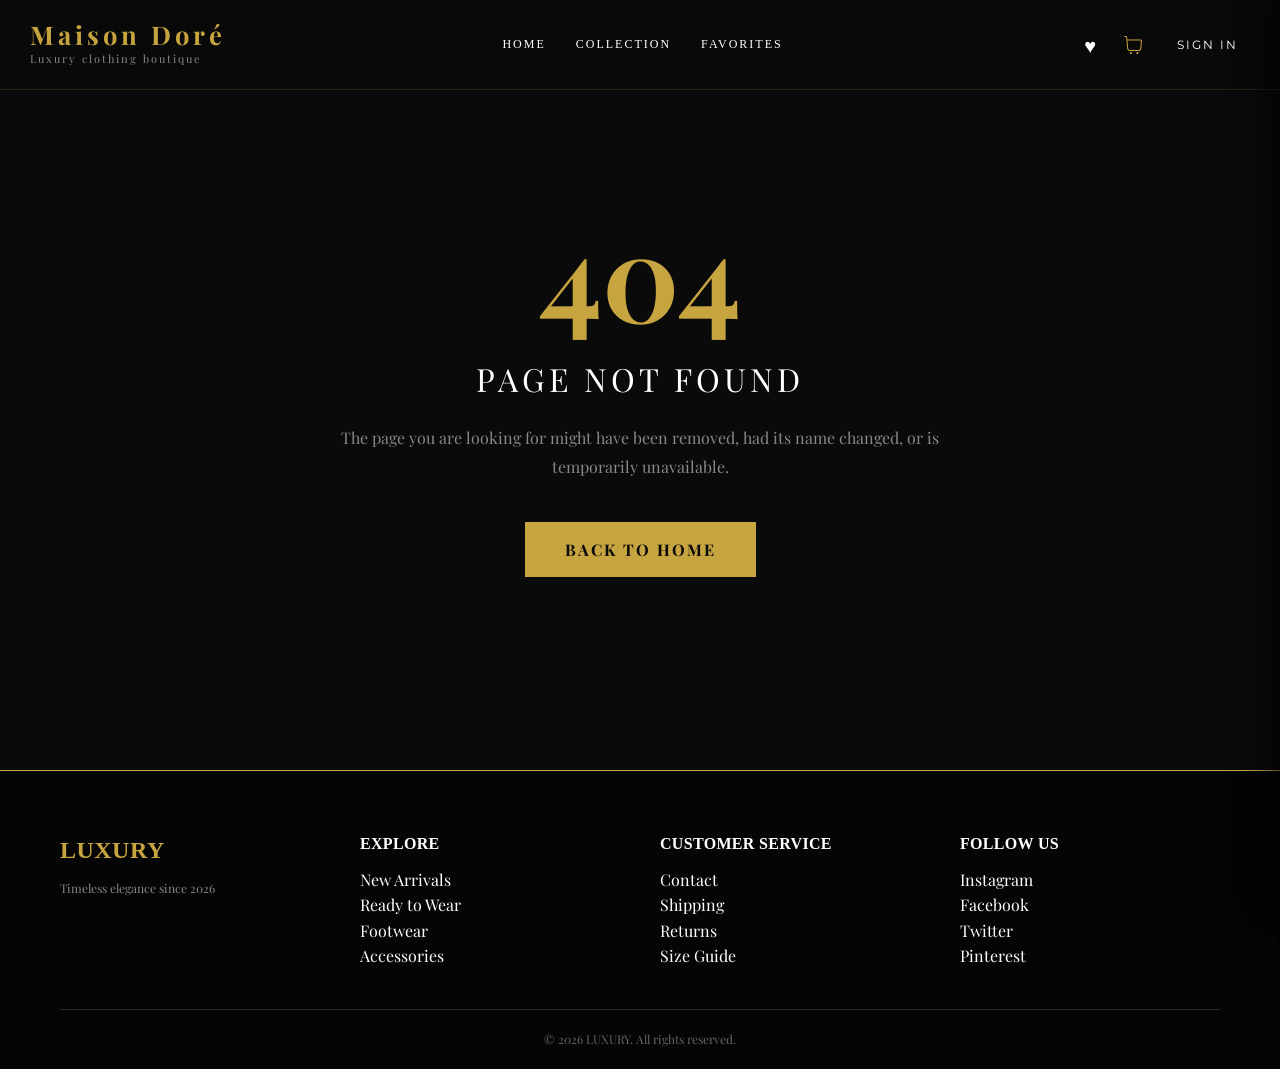
==== index.html @ 05ed233a "Updates" ====
<!DOCTYPE html>
<html lang="en">
  <head>
    <meta charset="UTF-8" />
    <meta name="viewport" content="width=device-width, initial-scale=1.0" />
    
    <!-- Primary Meta Tags -->
    <title>Maison Doré | Luxury Clothing Boutique</title>
    <meta name="description" content="Maison Doré — exclusive luxury boutique featuring premium collections, Italian tailoring, designer brands, and personalized service." />
    <meta name="keywords" content="luxury clothing, premium brands, Italian tailoring, designer fashion, luxury boutique, exclusive fashion, haute couture" />
    <meta name="robots" content="index, follow" />
    <meta name="author" content="Maison Doré" />
    <meta name="language" content="en" />
    <meta name="revisit-after" content="7 days" />
    
    <!-- Open Graph / Facebook -->
    <meta property="og:type" content="website" />
    <meta property="og:url" content="https://maisondore.com/" />
    <meta property="og:title" content="Maison Doré | Luxury Clothing Boutique" />
    <meta property="og:description" content="Maison Doré — exclusive luxury boutique featuring premium collections, Italian tailoring, designer brands, and personalized service." />
    <meta property="og:image" content="https://maisondore.com/images/og-image.jpg" />
    <meta property="og:image:width" content="1200" />
    <meta property="og:image:height" content="630" />
    <meta property="og:site_name" content="Maison Doré" />
    <meta property="og:locale" content="en_US" />
    
    <!-- Twitter -->
    <meta name="twitter:card" content="summary_large_image" />
    <meta name="twitter:url" content="https://maisondore.com/" />
    <meta name="twitter:title" content="Maison Doré | Luxury Clothing Boutique" />
    <meta name="twitter:description" content="Maison Doré — exclusive luxury boutique featuring premium collections, Italian tailoring, designer brands, and personalized service." />
    <meta name="twitter:image" content="https://maisondore.com/images/og-image.jpg" />
    
    <!-- Favicon -->
    <link rel="icon" type="image/svg+xml" href="/favicon.svg" />
    <link rel="apple-touch-icon" sizes="180x180" href="/apple-touch-icon.png" />
    <link rel="icon" type="image/png" sizes="32x32" href="/favicon-32x32.png" />
    <link rel="icon" type="image/png" sizes="16x16" href="/favicon-16x16.png" />
    <link rel="manifest" href="/site.webmanifest" />
    <link rel="mask-icon" href="/safari-pinned-tab.svg" color="#c6a43f" />
    <meta name="msapplication-TileColor" content="#0a0a0a" />
    <meta name="theme-color" content="#0a0a0a" />
    
    <!-- Fonts -->
    <link rel="preconnect" href="https://fonts.googleapis.com" />
    <link rel="preconnect" href="https://fonts.gstatic.com" crossorigin />
    <link 
      href="https://fonts.googleapis.com/css2?family=Montserrat:wght@300;400;500;600;700;800&family=Playfair+Display:wght@400;500;600;700&display=swap" 
      rel="stylesheet" 
    />
    
    <!-- Preconnect for performance -->
    <link rel="preconnect" href="https://fonts.googleapis.com" />
    <link rel="preconnect" href="https://fonts.gstatic.com" crossorigin />
    
    <!-- Canonical URL -->
    <link rel="canonical" href="https://maisondore.com/" />
    
    <!-- Alternate languages (if multilingual) -->
    <link rel="alternate" href="https://maisondore.com/" hreflang="en" />
    <link rel="alternate" href="https://maisondore.com/ru" hreflang="ru" />
    
    <!-- JSON-LD Structured Data for SEO -->
    <script type="application/ld+json">
      {
        "@context": "https://schema.org",
        "@type": "Organization",
        "name": "Maison Doré",
        "description": "Maison Doré — exclusive luxury boutique featuring premium collections, Italian tailoring, designer brands, and personalized service.",
        "url": "https://maisondore.com/",
        "logo": "https://maisondore.com/images/logo.png",
        "contactPoint": {
          "@type": "ContactPoint",
          "telephone": "+1-555-123-4567",
          "contactType": "customer service",
          "availableLanguage": ["English", "Russian"]
        },
        "sameAs": [
          "https://www.instagram.com/maisondore",
          "https://www.facebook.com/maisondore",
          "https://www.pinterest.com/maisondore"
        ]
      }
    </script>
    
    <!-- JSON-LD for Website -->
    <script type="application/ld+json">
      {
        "@context": "https://schema.org",
        "@type": "WebSite",
        "name": "Maison Doré",
        "url": "https://maisondore.com/",
        "potentialAction": {
          "@type": "SearchAction",
          "target": "https://maisondore.com/search?q={search_term_string}",
          "query-input": "required name=search_term_string"
        }
      }
    </script>
    <script type="module" crossorigin src="./assets/index-P9sbyCFf.js"></script>
    <link rel="stylesheet" crossorigin href="./assets/index-DtsIWH9V.css">
  </head>
  <body>
    <div id="root"></div>
  </body>
</html>
---- assets/index-DtsIWH9V.css ----
.category-image{width:100%;height:350px;background-size:cover;background-position:center;margin-bottom:20px;transition:all .5s cubic-bezier(.25,.46,.45,.94);border-radius:4px;position:relative;overflow:hidden}.video-loading{position:absolute;top:0;left:0;width:100%;height:100%;display:flex;align-items:center;justify-content:center;background:#0a0a0a;z-index:1}.video-loading-spinner{width:60px;height:60px;border:3px solid rgba(198,164,63,.1);border-top:3px solid #c6a43f;border-radius:50%;animation:spin 1s linear infinite}@keyframes spin{0%{transform:rotate(0)}to{transform:rotate(360deg)}}@media (max-width: 1024px){.category-grid{grid-template-columns:repeat(2,1fr)!important}}@media (max-width: 768px){.category-image{min-height:500px}.category-grid{grid-template-columns:1fr!important;gap:20px!important}.hero-title{font-size:36px!important}.newsletter-form{flex-direction:column;align-items:stretch}.newsletter-input{min-width:auto}.categories{padding:60px 0!important}.newsletter{padding:60px 20px!important}}@media (max-width: 480px){.hero-title{font-size:28px!important}.section-title{font-size:24px!important}}.images{height:500px}@media (max-width: 768px){.images{height:100%}}@font-face{font-family:Playfair Display;src:url(PlayfairDisplay-Black.woff2) format("woff2"),url(PlayfairDisplay-Black.woff) format("woff");font-weight:900;font-style:normal;font-display:swap}@font-face{font-family:Playfair Display;src:url(PlayfairDisplay-BlackItalic.woff2) format("woff2"),url(PlayfairDisplay-BlackItalic.woff) format("woff");font-weight:900;font-style:italic;font-display:swap}@font-face{font-family:Playfair Display;src:url(PlayfairDisplay-Bold.woff2) format("woff2"),url(PlayfairDisplay-Bold.woff) format("woff");font-weight:700;font-style:normal;font-display:swap}@font-face{font-family:Playfair Display;src:url(PlayfairDisplay-BoldItalic.woff2) format("woff2"),url(PlayfairDisplay-BoldItalic.woff) format("woff");font-weight:700;font-style:italic;font-display:swap}@font-face{font-family:Playfair Display;src:url(PlayfairDisplay-ExtraBold.woff2) format("woff2"),url(PlayfairDisplay-ExtraBold.woff) format("woff");font-weight:700;font-style:normal;font-display:swap}@font-face{font-family:Playfair Display;src:url(PlayfairDisplay-ExtraBoldItalic.woff2) format("woff2"),url(PlayfairDisplay-ExtraBoldItalic.woff) format("woff");font-weight:700;font-style:italic;font-display:swap}@font-face{font-family:Playfair Display;src:url(PlayfairDisplay-Italic.woff2) format("woff2"),url(PlayfairDisplay-Italic.woff) format("woff");font-weight:400;font-style:italic;font-display:swap}@font-face{font-family:Playfair Display;src:url(PlayfairDisplay-Medium.woff2) format("woff2"),url(PlayfairDisplay-Medium.woff) format("woff");font-weight:500;font-style:normal;font-display:swap}@font-face{font-family:Playfair Display;src:url(PlayfairDisplay-MediumItalic.woff2) format("woff2"),url(PlayfairDisplay-MediumItalic.woff) format("woff");font-weight:500;font-style:italic;font-display:swap}@font-face{font-family:Playfair Display;src:url(PlayfairDisplay-Regular.woff2) format("woff2"),url(PlayfairDisplay-Regular.woff) format("woff");font-weight:400;font-style:normal;font-display:swap}@font-face{font-family:Playfair Display;src:url(PlayfairDisplay-SemiBold.woff2) format("woff2"),url(PlayfairDisplay-SemiBold.woff) format("woff");font-weight:600;font-style:normal;font-display:swap}@font-face{font-family:Playfair Display;src:url(PlayfairDisplay-SemiBoldItalic.woff2) format("woff2"),url(PlayfairDisplay-SemiBoldItalic.woff) format("woff");font-weight:600;font-style:italic;font-display:swap}@font-face{font-family:Montserrat;src:url(Montserrat-Black.woff2) format("woff2"),url(Montserrat-Black.woff) format("woff");font-weight:900;font-style:normal;font-display:swap}@font-face{font-family:Montserrat;src:url(Montserrat-BlackItalic.woff2) format("woff2"),url(Montserrat-BlackItalic.woff) format("woff");font-weight:900;font-style:italic;font-display:swap}@font-face{font-family:Montserrat;src:url(Montserrat-Bold.woff2) format("woff2"),url(Montserrat-Bold.woff) format("woff");font-weight:700;font-style:normal;font-display:swap}@font-face{font-family:Montserrat;src:url(Montserrat-BoldItalic.woff2) format("woff2"),url(Montserrat-BoldItalic.woff) format("woff");font-weight:700;font-style:italic;font-display:swap}@font-face{font-family:Montserrat;src:url(Montserrat-SemiBoldItalic.woff2) format("woff2"),url(Montserrat-SemiBoldItalic.woff) format("woff");font-weight:600;font-style:italic;font-display:swap}@font-face{font-family:Montserrat;src:url(Montserrat-ExtraBoldItalic.woff2) format("woff2"),url(Montserrat-ExtraBoldItalic.woff) format("woff");font-weight:700;font-style:italic;font-display:swap}@font-face{font-family:Montserrat;src:url(Montserrat-ExtraBold.woff2) format("woff2"),url(Montserrat-ExtraBold.woff) format("woff");font-weight:700;font-style:normal;font-display:swap}@font-face{font-family:Montserrat;src:url(Montserrat-ExtraLight.woff2) format("woff2"),url(Montserrat-ExtraLight.woff) format("woff");font-weight:200;font-style:normal;font-display:swap}@font-face{font-family:Montserrat;src:url(Montserrat-ExtraLightItalic.woff2) format("woff2"),url(Montserrat-ExtraLightItalic.woff) format("woff");font-weight:200;font-style:italic;font-display:swap}@font-face{font-family:Montserrat;src:url(Montserrat-Italic.woff2) format("woff2"),url(Montserrat-Italic.woff) format("woff");font-weight:400;font-style:italic;font-display:swap}@font-face{font-family:Montserrat;src:url(Montserrat-Light.woff2) format("woff2"),url(Montserrat-Light.woff) format("woff");font-weight:300;font-style:normal;font-display:swap}@font-face{font-family:Montserrat;src:url(Montserrat-LightItalic.woff2) format("woff2"),url(Montserrat-LightItalic.woff) format("woff");font-weight:300;font-style:italic;font-display:swap}@font-face{font-family:Montserrat;src:url(Montserrat-Medium.woff2) format("woff2"),url(Montserrat-Medium.woff) format("woff");font-weight:500;font-style:normal;font-display:swap}@font-face{font-family:Montserrat;src:url(Montserrat-MediumItalic.woff2) format("woff2"),url(Montserrat-MediumItalic.woff) format("woff");font-weight:500;font-style:italic;font-display:swap}@font-face{font-family:Montserrat;src:url(Montserrat-Regular.woff2) format("woff2"),url(Montserrat-Regular.woff) format("woff");font-weight:400;font-style:normal;font-display:swap}@font-face{font-family:Montserrat;src:url(Montserrat-SemiBold.woff2) format("woff2"),url(Montserrat-SemiBold.woff) format("woff");font-weight:600;font-style:normal;font-display:swap}@font-face{font-family:Montserrat;src:url(Montserrat-Thin.woff2) format("woff2"),url(Montserrat-Thin.woff) format("woff");font-weight:100;font-style:normal;font-display:swap}@font-face{font-family:Montserrat;src:url(Montserrat-ThinItalic.woff2) format("woff2"),url(Montserrat-ThinItalic.woff) format("woff");font-weight:100;font-style:italic;font-display:swap}*{margin:0;padding:0;box-sizing:border-box}:root{--gold: #c6a43f;--gold-light: #e0c77a;--black: #0a0a0a;--black-light: #1a1a1a;--gray: #2a2a2a;--gray-light: #3a3a3a;--white: #ffffff;--white-dark: #f5f5f5}html{scroll-behavior:smooth}body{font-family:Playfair Display,Times New Roman,serif;background-color:var(--black);color:var(--white);line-height:1.6;overflow-x:hidden}h1,h2,h3,h4,h5,h6{font-family:Playfair Display,serif;font-weight:600;letter-spacing:.02em}button,input,textarea,select{font-family:Montserrat,sans-serif}.container{max-width:1400px;margin:0 auto;padding:0 40px}@media (max-width: 768px){.container{padding:0 20px}}.btn-luxury{background:linear-gradient(135deg,var(--gold) 0%,var(--gold-light) 100%);color:var(--black);border:none;padding:12px 32px;font-size:14px;font-weight:600;text-transform:uppercase;letter-spacing:2px;cursor:pointer;transition:all .3s ease;border-radius:0;position:relative;overflow:hidden}.btn-luxury:hover{transform:translateY(-2px);box-shadow:0 10px 30px #c6a43f4d}.btn-luxury:active{transform:translateY(0)}.input-luxury{background:var(--black-light);border:1px solid var(--gray);color:var(--white);padding:12px 16px;font-size:14px;transition:all .3s ease;width:100%;outline:none}.input-luxury:focus{border-color:var(--gold);box-shadow:0 0 0 2px #c6a43f1a}@keyframes fadeInUp{0%{opacity:0;transform:translateY(30px)}to{opacity:1;transform:translateY(0)}}.fade-in-up{animation:fadeInUp .6s ease-out}::-webkit-scrollbar{width:10px}::-webkit-scrollbar-track{background:var(--black-light)}::-webkit-scrollbar-thumb{background:var(--gold);border-radius:5px}::-webkit-scrollbar-thumb:hover{background:var(--gold-light)}@keyframes fadeIn{0%{opacity:0;transform:translateY(20px)}to{opacity:1;transform:translateY(0)}}.product-card{animation:fadeIn .5s ease-out}@media (max-width: 768px){.container{padding:0 20px}.product-grid{grid-template-columns:1fr!important;gap:30px!important}.gallery{position:relative!important;top:0!important}.sizes{flex-wrap:wrap}}@font-face{font-family:Montserrat;font-style:normal;font-display:swap;font-weight:300;src:url(./montserrat-cyrillic-ext-300-normal-AjyHH-nA.woff2) format("woff2"),url(./montserrat-cyrillic-ext-300-normal-Ctr4ZZfs.woff) format("woff");unicode-range:U+0460-052F,U+1C80-1C8A,U+20B4,U+2DE0-2DFF,U+A640-A69F,U+FE2E-FE2F}@font-face{font-family:Montserrat;font-style:normal;font-display:swap;font-weight:300;src:url(./montserrat-cyrillic-300-normal-DyQnI4ta.woff2) format("woff2"),url(./montserrat-cyrillic-300-normal-BVP0yxL_.woff) format("woff");unicode-range:U+0301,U+0400-045F,U+0490-0491,U+04B0-04B1,U+2116}@font-face{font-family:Montserrat;font-style:normal;font-display:swap;font-weight:300;src:url(./montserrat-vietnamese-300-normal-BIrGnxdC.woff2) format("woff2"),url(./montserrat-vietnamese-300-normal-F69v1y7v.woff) format("woff");unicode-range:U+0102-0103,U+0110-0111,U+0128-0129,U+0168-0169,U+01A0-01A1,U+01AF-01B0,U+0300-0301,U+0303-0304,U+0308-0309,U+0323,U+0329,U+1EA0-1EF9,U+20AB}@font-face{font-family:Montserrat;font-style:normal;font-display:swap;font-weight:300;src:url(./montserrat-latin-ext-300-normal-DiDe5dVi.woff2) format("woff2"),url(./montserrat-latin-ext-300-normal-BCbSOsYO.woff) format("woff");unicode-range:U+0100-02BA,U+02BD-02C5,U+02C7-02CC,U+02CE-02D7,U+02DD-02FF,U+0304,U+0308,U+0329,U+1D00-1DBF,U+1E00-1E9F,U+1EF2-1EFF,U+2020,U+20A0-20AB,U+20AD-20C0,U+2113,U+2C60-2C7F,U+A720-A7FF}@font-face{font-family:Montserrat;font-style:normal;font-display:swap;font-weight:300;src:url(./montserrat-latin-300-normal-BgP24wlQ.woff2) format("woff2"),url(./montserrat-latin-300-normal-sTRdVzlf.woff) format("woff");unicode-range:U+0000-00FF,U+0131,U+0152-0153,U+02BB-02BC,U+02C6,U+02DA,U+02DC,U+0304,U+0308,U+0329,U+2000-206F,U+20AC,U+2122,U+2191,U+2193,U+2212,U+2215,U+FEFF,U+FFFD}@font-face{font-family:Montserrat;font-style:normal;font-display:swap;font-weight:400;src:url(./montserrat-cyrillic-ext-400-normal-Xqov12YL.woff2) format("woff2"),url(./montserrat-cyrillic-ext-400-normal-DRPPeomZ.woff) format("woff");unicode-range:U+0460-052F,U+1C80-1C8A,U+20B4,U+2DE0-2DFF,U+A640-A69F,U+FE2E-FE2F}@font-face{font-family:Montserrat;font-style:normal;font-display:swap;font-weight:400;src:url(./montserrat-cyrillic-400-normal-BPq32Q8K.woff2) format("woff2"),url(./montserrat-cyrillic-400-normal-jEs4Tk-Z.woff) format("woff");unicode-range:U+0301,U+0400-045F,U+0490-0491,U+04B0-04B1,U+2116}@font-face{font-family:Montserrat;font-style:normal;font-display:swap;font-weight:400;src:url(./montserrat-vietnamese-400-normal-D4oHqQTd.woff2) format("woff2"),url(./montserrat-vietnamese-400-normal-BeEscFYY.woff) format("woff");unicode-range:U+0102-0103,U+0110-0111,U+0128-0129,U+0168-0169,U+01A0-01A1,U+01AF-01B0,U+0300-0301,U+0303-0304,U+0308-0309,U+0323,U+0329,U+1EA0-1EF9,U+20AB}@font-face{font-family:Montserrat;font-style:normal;font-display:swap;font-weight:400;src:url(./montserrat-latin-ext-400-normal-B8bwfy6Y.woff2) format("woff2"),url(./montserrat-latin-ext-400-normal-BffdBkAA.woff) format("woff");unicode-range:U+0100-02BA,U+02BD-02C5,U+02C7-02CC,U+02CE-02D7,U+02DD-02FF,U+0304,U+0308,U+0329,U+1D00-1DBF,U+1E00-1E9F,U+1EF2-1EFF,U+2020,U+20A0-20AB,U+20AD-20C0,U+2113,U+2C60-2C7F,U+A720-A7FF}@font-face{font-family:Montserrat;font-style:normal;font-display:swap;font-weight:400;src:url(./montserrat-latin-400-normal-BLhwKU8k.woff2) format("woff2"),url(./montserrat-latin-400-normal-xItZbAXg.woff) format("woff");unicode-range:U+0000-00FF,U+0131,U+0152-0153,U+02BB-02BC,U+02C6,U+02DA,U+02DC,U+0304,U+0308,U+0329,U+2000-206F,U+20AC,U+2122,U+2191,U+2193,U+2212,U+2215,U+FEFF,U+FFFD}@font-face{font-family:Montserrat;font-style:normal;font-display:swap;font-weight:500;src:url(./montserrat-cyrillic-ext-500-normal-11xBT7e1.woff2) format("woff2"),url(./montserrat-cyrillic-ext-500-normal-DOzfAZ45.woff) format("woff");unicode-range:U+0460-052F,U+1C80-1C8A,U+20B4,U+2DE0-2DFF,U+A640-A69F,U+FE2E-FE2F}@font-face{font-family:Montserrat;font-style:normal;font-display:swap;font-weight:500;src:url(./montserrat-cyrillic-500-normal-T0SG181k.woff2) format("woff2"),url(./montserrat-cyrillic-500-normal-CyGtXmN9.woff) format("woff");unicode-range:U+0301,U+0400-045F,U+0490-0491,U+04B0-04B1,U+2116}@font-face{font-family:Montserrat;font-style:normal;font-display:swap;font-weight:500;src:url(./montserrat-vietnamese-500-normal-NT-t8RG1.woff2) format("woff2"),url(./montserrat-vietnamese-500-normal-DpeZlV_K.woff) format("woff");unicode-range:U+0102-0103,U+0110-0111,U+0128-0129,U+0168-0169,U+01A0-01A1,U+01AF-01B0,U+0300-0301,U+0303-0304,U+0308-0309,U+0323,U+0329,U+1EA0-1EF9,U+20AB}@font-face{font-family:Montserrat;font-style:normal;font-display:swap;font-weight:500;src:url(./montserrat-latin-ext-500-normal-BKtbrd6n.woff2) format("woff2"),url(./montserrat-latin-ext-500-normal-DWPqqZgs.woff) format("woff");unicode-range:U+0100-02BA,U+02BD-02C5,U+02C7-02CC,U+02CE-02D7,U+02DD-02FF,U+0304,U+0308,U+0329,U+1D00-1DBF,U+1E00-1E9F,U+1EF2-1EFF,U+2020,U+20A0-20AB,U+20AD-20C0,U+2113,U+2C60-2C7F,U+A720-A7FF}@font-face{font-family:Montserrat;font-style:normal;font-display:swap;font-weight:500;src:url(./montserrat-latin-500-normal-DRFEGfly.woff2) format("woff2"),url(./montserrat-latin-500-normal-Dok2oTci.woff) format("woff");unicode-range:U+0000-00FF,U+0131,U+0152-0153,U+02BB-02BC,U+02C6,U+02DA,U+02DC,U+0304,U+0308,U+0329,U+2000-206F,U+20AC,U+2122,U+2191,U+2193,U+2212,U+2215,U+FEFF,U+FFFD}@font-face{font-family:Montserrat;font-style:normal;font-display:swap;font-weight:600;src:url(./montserrat-cyrillic-ext-600-normal-BtBW-rpm.woff2) format("woff2"),url(./montserrat-cyrillic-ext-600-normal-wReYPmz2.woff) format("woff");unicode-range:U+0460-052F,U+1C80-1C8A,U+20B4,U+2DE0-2DFF,U+A640-A69F,U+FE2E-FE2F}@font-face{font-family:Montserrat;font-style:normal;font-display:swap;font-weight:600;src:url(./montserrat-cyrillic-600-normal-CQEPC0hM.woff2) format("woff2"),url(./montserrat-cyrillic-600-normal-DUglwBrH.woff) format("woff");unicode-range:U+0301,U+0400-045F,U+0490-0491,U+04B0-04B1,U+2116}@font-face{font-family:Montserrat;font-style:normal;font-display:swap;font-weight:600;src:url(./montserrat-vietnamese-600-normal-DKe6qT_E.woff2) format("woff2"),url(./montserrat-vietnamese-600-normal-SJ-HTWuM.woff) format("woff");unicode-range:U+0102-0103,U+0110-0111,U+0128-0129,U+0168-0169,U+01A0-01A1,U+01AF-01B0,U+0300-0301,U+0303-0304,U+0308-0309,U+0323,U+0329,U+1EA0-1EF9,U+20AB}@font-face{font-family:Montserrat;font-style:normal;font-display:swap;font-weight:600;src:url(./montserrat-latin-ext-600-normal-DSkTqI9L.woff2) format("woff2"),url(./montserrat-latin-ext-600-normal-CSDhkhgS.woff) format("woff");unicode-range:U+0100-02BA,U+02BD-02C5,U+02C7-02CC,U+02CE-02D7,U+02DD-02FF,U+0304,U+0308,U+0329,U+1D00-1DBF,U+1E00-1E9F,U+1EF2-1EFF,U+2020,U+20A0-20AB,U+20AD-20C0,U+2113,U+2C60-2C7F,U+A720-A7FF}@font-face{font-family:Montserrat;font-style:normal;font-display:swap;font-weight:600;src:url(./montserrat-latin-600-normal-UVxSCcoG.woff2) format("woff2"),url(./montserrat-latin-600-normal-CdhFl4lI.woff) format("woff");unicode-range:U+0000-00FF,U+0131,U+0152-0153,U+02BB-02BC,U+02C6,U+02DA,U+02DC,U+0304,U+0308,U+0329,U+2000-206F,U+20AC,U+2122,U+2191,U+2193,U+2212,U+2215,U+FEFF,U+FFFD}@font-face{font-family:Montserrat;font-style:normal;font-display:swap;font-weight:700;src:url(./montserrat-cyrillic-ext-700-normal-MyDreaeu.woff2) format("woff2"),url(./montserrat-cyrillic-ext-700-normal-D-Mk2xRJ.woff) format("woff");unicode-range:U+0460-052F,U+1C80-1C8A,U+20B4,U+2DE0-2DFF,U+A640-A69F,U+FE2E-FE2F}@font-face{font-family:Montserrat;font-style:normal;font-display:swap;font-weight:700;src:url(./montserrat-cyrillic-700-normal-D-Pqjtdp.woff2) format("woff2"),url(./montserrat-cyrillic-700-normal-BvLYcGP1.woff) format("woff");unicode-range:U+0301,U+0400-045F,U+0490-0491,U+04B0-04B1,U+2116}@font-face{font-family:Montserrat;font-style:normal;font-display:swap;font-weight:700;src:url(./montserrat-vietnamese-700-normal-C0x1De3p.woff2) format("woff2"),url(./montserrat-vietnamese-700-normal-DnwGT2D9.woff) format("woff");unicode-range:U+0102-0103,U+0110-0111,U+0128-0129,U+0168-0169,U+01A0-01A1,U+01AF-01B0,U+0300-0301,U+0303-0304,U+0308-0309,U+0323,U+0329,U+1EA0-1EF9,U+20AB}@font-face{font-family:Montserrat;font-style:normal;font-display:swap;font-weight:700;src:url(./montserrat-latin-ext-700-normal-BOP2Nhf0.woff2) format("woff2"),url(./montserrat-latin-ext-700-normal-DdDFr05Z.woff) format("woff");unicode-range:U+0100-02BA,U+02BD-02C5,U+02C7-02CC,U+02CE-02D7,U+02DD-02FF,U+0304,U+0308,U+0329,U+1D00-1DBF,U+1E00-1E9F,U+1EF2-1EFF,U+2020,U+20A0-20AB,U+20AD-20C0,U+2113,U+2C60-2C7F,U+A720-A7FF}@font-face{font-family:Montserrat;font-style:normal;font-display:swap;font-weight:700;src:url(./montserrat-latin-700-normal-BdjcYUrC.woff2) format("woff2"),url(./montserrat-latin-700-normal-BWkrl476.woff) format("woff");unicode-range:U+0000-00FF,U+0131,U+0152-0153,U+02BB-02BC,U+02C6,U+02DA,U+02DC,U+0304,U+0308,U+0329,U+2000-206F,U+20AC,U+2122,U+2191,U+2193,U+2212,U+2215,U+FEFF,U+FFFD}@font-face{font-family:Playfair Display;font-style:normal;font-display:swap;font-weight:400;src:url(./playfair-display-cyrillic-400-normal-CjW2EstV.woff2) format("woff2"),url(./playfair-display-cyrillic-400-normal-ZiRag6zj.woff) format("woff");unicode-range:U+0301,U+0400-045F,U+0490-0491,U+04B0-04B1,U+2116}@font-face{font-family:Playfair Display;font-style:normal;font-display:swap;font-weight:400;src:url(./playfair-display-vietnamese-400-normal-BV2APVTb.woff2) format("woff2"),url(./playfair-display-vietnamese-400-normal-BbvUAu4N.woff) format("woff");unicode-range:U+0102-0103,U+0110-0111,U+0128-0129,U+0168-0169,U+01A0-01A1,U+01AF-01B0,U+0300-0301,U+0303-0304,U+0308-0309,U+0323,U+0329,U+1EA0-1EF9,U+20AB}@font-face{font-family:Playfair Display;font-style:normal;font-display:swap;font-weight:400;src:url(./playfair-display-latin-ext-400-normal-BxlSGspa.woff2) format("woff2"),url(./playfair-display-latin-ext-400-normal-qdZwdvNS.woff) format("woff");unicode-range:U+0100-02BA,U+02BD-02C5,U+02C7-02CC,U+02CE-02D7,U+02DD-02FF,U+0304,U+0308,U+0329,U+1D00-1DBF,U+1E00-1E9F,U+1EF2-1EFF,U+2020,U+20A0-20AB,U+20AD-20C0,U+2113,U+2C60-2C7F,U+A720-A7FF}@font-face{font-family:Playfair Display;font-style:normal;font-display:swap;font-weight:400;src:url(./playfair-display-latin-400-normal-CFtfchNt.woff2) format("woff2"),url(./playfair-display-latin-400-normal-DHYHbkg3.woff) format("woff");unicode-range:U+0000-00FF,U+0131,U+0152-0153,U+02BB-02BC,U+02C6,U+02DA,U+02DC,U+0304,U+0308,U+0329,U+2000-206F,U+20AC,U+2122,U+2191,U+2193,U+2212,U+2215,U+FEFF,U+FFFD}@font-face{font-family:Playfair Display;font-style:normal;font-display:swap;font-weight:700;src:url(./playfair-display-cyrillic-700-normal-Dw3uKy19.woff2) format("woff2"),url(./playfair-display-cyrillic-700-normal-Dk1mTcxf.woff) format("woff");unicode-range:U+0301,U+0400-045F,U+0490-0491,U+04B0-04B1,U+2116}@font-face{font-family:Playfair Display;font-style:normal;font-display:swap;font-weight:700;src:url(./playfair-display-vietnamese-700-normal-CaKJSIny.woff2) format("woff2"),url(./playfair-display-vietnamese-700-normal-Cr1rw0mr.woff) format("woff");unicode-range:U+0102-0103,U+0110-0111,U+0128-0129,U+0168-0169,U+01A0-01A1,U+01AF-01B0,U+0300-0301,U+0303-0304,U+0308-0309,U+0323,U+0329,U+1EA0-1EF9,U+20AB}@font-face{font-family:Playfair Display;font-style:normal;font-display:swap;font-weight:700;src:url(./playfair-display-latin-ext-700-normal-C58ejOkc.woff2) format("woff2"),url(./playfair-display-latin-ext-700-normal-D5HUU8GT.woff) format("woff");unicode-range:U+0100-02BA,U+02BD-02C5,U+02C7-02CC,U+02CE-02D7,U+02DD-02FF,U+0304,U+0308,U+0329,U+1D00-1DBF,U+1E00-1E9F,U+1EF2-1EFF,U+2020,U+20A0-20AB,U+20AD-20C0,U+2113,U+2C60-2C7F,U+A720-A7FF}@font-face{font-family:Playfair Display;font-style:normal;font-display:swap;font-weight:700;src:url(./playfair-display-latin-700-normal-CuDiGg7c.woff2) format("woff2"),url(./playfair-display-latin-700-normal-Bc_1Q1cG.woff) format("woff");unicode-range:U+0000-00FF,U+0131,U+0152-0153,U+02BB-02BC,U+02C6,U+02DA,U+02DC,U+0304,U+0308,U+0329,U+2000-206F,U+20AC,U+2122,U+2191,U+2193,U+2212,U+2215,U+FEFF,U+FFFD}
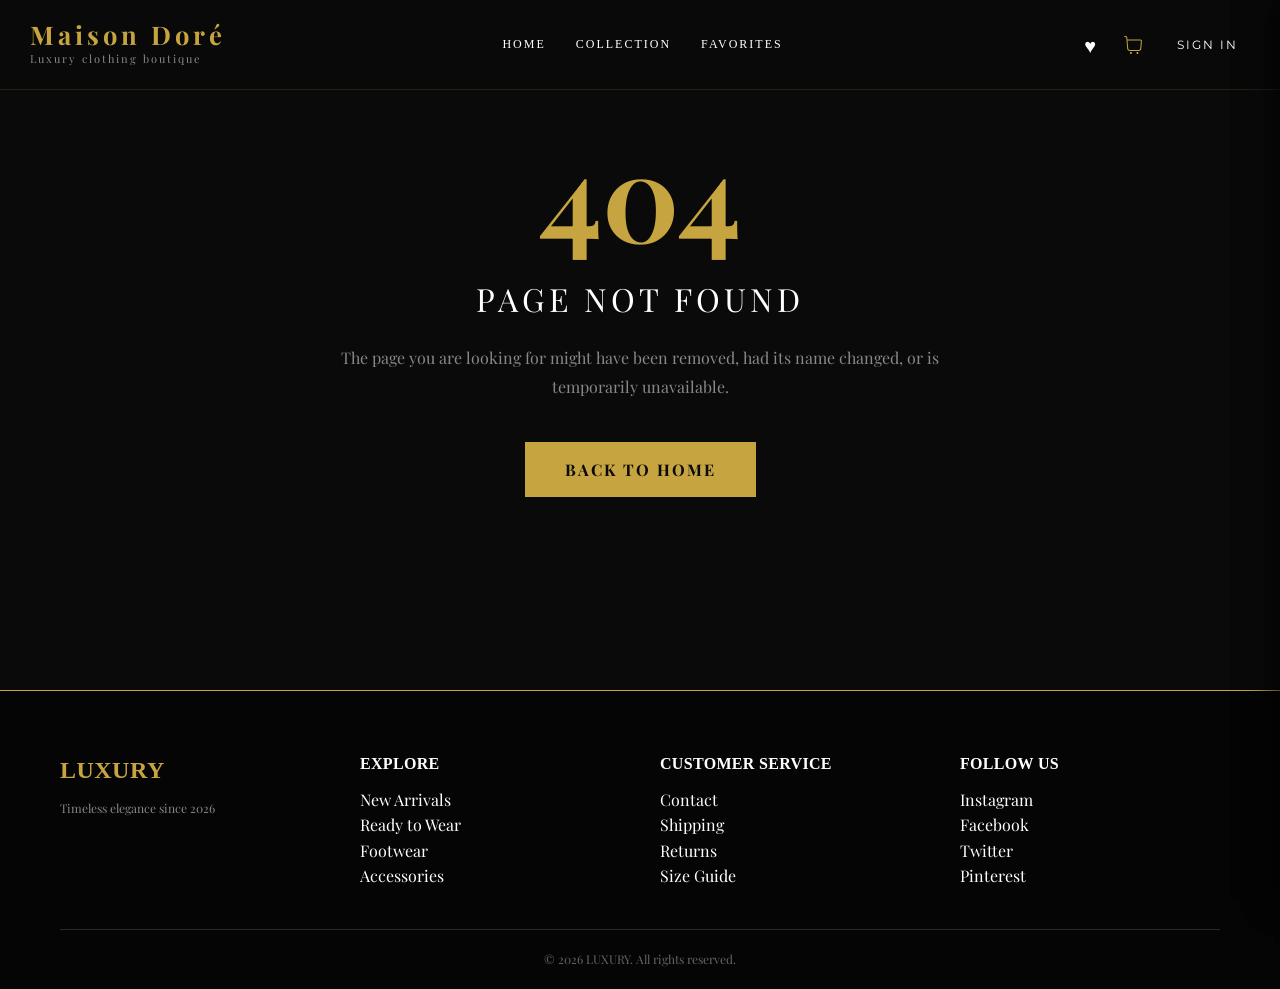
==== commit efc68671: "Updates" ====
--- a/index.html
+++ b/index.html
@@ -32,7 +32,7 @@
     <meta name="twitter:image" content="https://maisondore.com/images/og-image.jpg" />
     
     <!-- Favicon -->
-    <link rel="icon" type="image/svg+xml" href="/favicon.svg" />
+    <link rel="icon" type="image/svg+xml" href="./favicon.svg" />
     <link rel="apple-touch-icon" sizes="180x180" href="/apple-touch-icon.png" />
     <link rel="icon" type="image/png" sizes="32x32" href="/favicon-32x32.png" />
     <link rel="icon" type="image/png" sizes="16x16" href="/favicon-16x16.png" />
@@ -97,8 +97,9 @@
         }
       }
     </script>
-    <script type="module" crossorigin src="./assets/index-P9sbyCFf.js"></script>
-    <link rel="stylesheet" crossorigin href="./assets/index-DtsIWH9V.css">
+    <script type="module" crossorigin src="./assets/index-CRGPpb4M.js"></script>
+    <link rel="modulepreload" crossorigin href="./assets/vendor-vYKS_erO.js">
+    <link rel="stylesheet" crossorigin href="./assets/index.BGZibXqq.css">
   </head>
   <body>
     <div id="root"></div>
--- a/assets/index.BGZibXqq.css
+++ b/assets/index.BGZibXqq.css
@@ -0,0 +1 @@
+@font-face{font-family:Playfair Display;src:url(PlayfairDisplay-Black.woff2) format("woff2"),url(PlayfairDisplay-Black.woff) format("woff");font-weight:900;font-style:normal;font-display:swap}@font-face{font-family:Playfair Display;src:url(PlayfairDisplay-BlackItalic.woff2) format("woff2"),url(PlayfairDisplay-BlackItalic.woff) format("woff");font-weight:900;font-style:italic;font-display:swap}@font-face{font-family:Playfair Display;src:url(PlayfairDisplay-Bold.woff2) format("woff2"),url(PlayfairDisplay-Bold.woff) format("woff");font-weight:700;font-style:normal;font-display:swap}@font-face{font-family:Playfair Display;src:url(PlayfairDisplay-BoldItalic.woff2) format("woff2"),url(PlayfairDisplay-BoldItalic.woff) format("woff");font-weight:700;font-style:italic;font-display:swap}@font-face{font-family:Playfair Display;src:url(PlayfairDisplay-ExtraBold.woff2) format("woff2"),url(PlayfairDisplay-ExtraBold.woff) format("woff");font-weight:700;font-style:normal;font-display:swap}@font-face{font-family:Playfair Display;src:url(PlayfairDisplay-ExtraBoldItalic.woff2) format("woff2"),url(PlayfairDisplay-ExtraBoldItalic.woff) format("woff");font-weight:700;font-style:italic;font-display:swap}@font-face{font-family:Playfair Display;src:url(PlayfairDisplay-Italic.woff2) format("woff2"),url(PlayfairDisplay-Italic.woff) format("woff");font-weight:400;font-style:italic;font-display:swap}@font-face{font-family:Playfair Display;src:url(PlayfairDisplay-Medium.woff2) format("woff2"),url(PlayfairDisplay-Medium.woff) format("woff");font-weight:500;font-style:normal;font-display:swap}@font-face{font-family:Playfair Display;src:url(PlayfairDisplay-MediumItalic.woff2) format("woff2"),url(PlayfairDisplay-MediumItalic.woff) format("woff");font-weight:500;font-style:italic;font-display:swap}@font-face{font-family:Playfair Display;src:url(PlayfairDisplay-Regular.woff2) format("woff2"),url(PlayfairDisplay-Regular.woff) format("woff");font-weight:400;font-style:normal;font-display:swap}@font-face{font-family:Playfair Display;src:url(PlayfairDisplay-SemiBold.woff2) format("woff2"),url(PlayfairDisplay-SemiBold.woff) format("woff");font-weight:600;font-style:normal;font-display:swap}@font-face{font-family:Playfair Display;src:url(PlayfairDisplay-SemiBoldItalic.woff2) format("woff2"),url(PlayfairDisplay-SemiBoldItalic.woff) format("woff");font-weight:600;font-style:italic;font-display:swap}@font-face{font-family:Montserrat;src:url(Montserrat-Black.woff2) format("woff2"),url(Montserrat-Black.woff) format("woff");font-weight:900;font-style:normal;font-display:swap}@font-face{font-family:Montserrat;src:url(Montserrat-BlackItalic.woff2) format("woff2"),url(Montserrat-BlackItalic.woff) format("woff");font-weight:900;font-style:italic;font-display:swap}@font-face{font-family:Montserrat;src:url(Montserrat-Bold.woff2) format("woff2"),url(Montserrat-Bold.woff) format("woff");font-weight:700;font-style:normal;font-display:swap}@font-face{font-family:Montserrat;src:url(Montserrat-BoldItalic.woff2) format("woff2"),url(Montserrat-BoldItalic.woff) format("woff");font-weight:700;font-style:italic;font-display:swap}@font-face{font-family:Montserrat;src:url(Montserrat-SemiBoldItalic.woff2) format("woff2"),url(Montserrat-SemiBoldItalic.woff) format("woff");font-weight:600;font-style:italic;font-display:swap}@font-face{font-family:Montserrat;src:url(Montserrat-ExtraBoldItalic.woff2) format("woff2"),url(Montserrat-ExtraBoldItalic.woff) format("woff");font-weight:700;font-style:italic;font-display:swap}@font-face{font-family:Montserrat;src:url(Montserrat-ExtraBold.woff2) format("woff2"),url(Montserrat-ExtraBold.woff) format("woff");font-weight:700;font-style:normal;font-display:swap}@font-face{font-family:Montserrat;src:url(Montserrat-ExtraLight.woff2) format("woff2"),url(Montserrat-ExtraLight.woff) format("woff");font-weight:200;font-style:normal;font-display:swap}@font-face{font-family:Montserrat;src:url(Montserrat-ExtraLightItalic.woff2) format("woff2"),url(Montserrat-ExtraLightItalic.woff) format("woff");font-weight:200;font-style:italic;font-display:swap}@font-face{font-family:Montserrat;src:url(Montserrat-Italic.woff2) format("woff2"),url(Montserrat-Italic.woff) format("woff");font-weight:400;font-style:italic;font-display:swap}@font-face{font-family:Montserrat;src:url(Montserrat-Light.woff2) format("woff2"),url(Montserrat-Light.woff) format("woff");font-weight:300;font-style:normal;font-display:swap}@font-face{font-family:Montserrat;src:url(Montserrat-LightItalic.woff2) format("woff2"),url(Montserrat-LightItalic.woff) format("woff");font-weight:300;font-style:italic;font-display:swap}@font-face{font-family:Montserrat;src:url(Montserrat-Medium.woff2) format("woff2"),url(Montserrat-Medium.woff) format("woff");font-weight:500;font-style:normal;font-display:swap}@font-face{font-family:Montserrat;src:url(Montserrat-MediumItalic.woff2) format("woff2"),url(Montserrat-MediumItalic.woff) format("woff");font-weight:500;font-style:italic;font-display:swap}@font-face{font-family:Montserrat;src:url(Montserrat-Regular.woff2) format("woff2"),url(Montserrat-Regular.woff) format("woff");font-weight:400;font-style:normal;font-display:swap}@font-face{font-family:Montserrat;src:url(Montserrat-SemiBold.woff2) format("woff2"),url(Montserrat-SemiBold.woff) format("woff");font-weight:600;font-style:normal;font-display:swap}@font-face{font-family:Montserrat;src:url(Montserrat-Thin.woff2) format("woff2"),url(Montserrat-Thin.woff) format("woff");font-weight:100;font-style:normal;font-display:swap}@font-face{font-family:Montserrat;src:url(Montserrat-ThinItalic.woff2) format("woff2"),url(Montserrat-ThinItalic.woff) format("woff");font-weight:100;font-style:italic;font-display:swap}*{margin:0;padding:0;box-sizing:border-box}:root{--gold: #c6a43f;--gold-light: #e0c77a;--black: #0a0a0a;--black-light: #1a1a1a;--gray: #2a2a2a;--gray-light: #3a3a3a;--white: #ffffff;--white-dark: #f5f5f5}html{scroll-behavior:smooth}body{font-family:Playfair Display,Times New Roman,serif;background-color:var(--black);color:var(--white);line-height:1.6;overflow-x:hidden}h1,h2,h3,h4,h5,h6{font-family:Playfair Display,serif;font-weight:600;letter-spacing:.02em}button,input,textarea,select{font-family:Montserrat,sans-serif}.container{max-width:1400px;margin:0 auto;padding:0 40px}@media (max-width: 768px){.container{padding:0 20px}}.btn-luxury{background:linear-gradient(135deg,var(--gold) 0%,var(--gold-light) 100%);color:var(--black);border:none;padding:12px 32px;font-size:14px;font-weight:600;text-transform:uppercase;letter-spacing:2px;cursor:pointer;transition:all .3s ease;border-radius:0;position:relative;overflow:hidden}.btn-luxury:hover{transform:translateY(-2px);box-shadow:0 10px 30px #c6a43f4d}.btn-luxury:active{transform:translateY(0)}.input-luxury{background:var(--black-light);border:1px solid var(--gray);color:var(--white);padding:12px 16px;font-size:14px;transition:all .3s ease;width:100%;outline:none}.input-luxury:focus{border-color:var(--gold);box-shadow:0 0 0 2px #c6a43f1a}@keyframes fadeInUp{0%{opacity:0;transform:translateY(30px)}to{opacity:1;transform:translateY(0)}}.fade-in-up{animation:fadeInUp .6s ease-out}::-webkit-scrollbar{width:10px}::-webkit-scrollbar-track{background:var(--black-light)}::-webkit-scrollbar-thumb{background:var(--gold);border-radius:5px}::-webkit-scrollbar-thumb:hover{background:var(--gold-light)}@keyframes fadeIn{0%{opacity:0;transform:translateY(20px)}to{opacity:1;transform:translateY(0)}}.product-card{animation:fadeIn .5s ease-out}@media (max-width: 768px){.container{padding:0 20px}.product-grid{grid-template-columns:1fr!important;gap:30px!important}.gallery{position:relative!important;top:0!important}.sizes{flex-wrap:wrap}}@font-face{font-family:Montserrat;font-style:normal;font-display:swap;font-weight:300;src:url(./montserrat-cyrillic-ext-300-normal.AjyHH-nA.woff2) format("woff2"),url(./montserrat-cyrillic-ext-300-normal.Ctr4ZZfs.woff) format("woff");unicode-range:U+0460-052F,U+1C80-1C8A,U+20B4,U+2DE0-2DFF,U+A640-A69F,U+FE2E-FE2F}@font-face{font-family:Montserrat;font-style:normal;font-display:swap;font-weight:300;src:url(./montserrat-cyrillic-300-normal.DyQnI4ta.woff2) format("woff2"),url(./montserrat-cyrillic-300-normal.BVP0yxL_.woff) format("woff");unicode-range:U+0301,U+0400-045F,U+0490-0491,U+04B0-04B1,U+2116}@font-face{font-family:Montserrat;font-style:normal;font-display:swap;font-weight:300;src:url(./montserrat-vietnamese-300-normal.BIrGnxdC.woff2) format("woff2"),url(./montserrat-vietnamese-300-normal.F69v1y7v.woff) format("woff");unicode-range:U+0102-0103,U+0110-0111,U+0128-0129,U+0168-0169,U+01A0-01A1,U+01AF-01B0,U+0300-0301,U+0303-0304,U+0308-0309,U+0323,U+0329,U+1EA0-1EF9,U+20AB}@font-face{font-family:Montserrat;font-style:normal;font-display:swap;font-weight:300;src:url(./montserrat-latin-ext-300-normal.DiDe5dVi.woff2) format("woff2"),url(./montserrat-latin-ext-300-normal.BCbSOsYO.woff) format("woff");unicode-range:U+0100-02BA,U+02BD-02C5,U+02C7-02CC,U+02CE-02D7,U+02DD-02FF,U+0304,U+0308,U+0329,U+1D00-1DBF,U+1E00-1E9F,U+1EF2-1EFF,U+2020,U+20A0-20AB,U+20AD-20C0,U+2113,U+2C60-2C7F,U+A720-A7FF}@font-face{font-family:Montserrat;font-style:normal;font-display:swap;font-weight:300;src:url(./montserrat-latin-300-normal.BgP24wlQ.woff2) format("woff2"),url(./montserrat-latin-300-normal.sTRdVzlf.woff) format("woff");unicode-range:U+0000-00FF,U+0131,U+0152-0153,U+02BB-02BC,U+02C6,U+02DA,U+02DC,U+0304,U+0308,U+0329,U+2000-206F,U+20AC,U+2122,U+2191,U+2193,U+2212,U+2215,U+FEFF,U+FFFD}@font-face{font-family:Montserrat;font-style:normal;font-display:swap;font-weight:400;src:url(./montserrat-cyrillic-ext-400-normal.Xqov12YL.woff2) format("woff2"),url(./montserrat-cyrillic-ext-400-normal.DRPPeomZ.woff) format("woff");unicode-range:U+0460-052F,U+1C80-1C8A,U+20B4,U+2DE0-2DFF,U+A640-A69F,U+FE2E-FE2F}@font-face{font-family:Montserrat;font-style:normal;font-display:swap;font-weight:400;src:url(./montserrat-cyrillic-400-normal.BPq32Q8K.woff2) format("woff2"),url(./montserrat-cyrillic-400-normal.jEs4Tk-Z.woff) format("woff");unicode-range:U+0301,U+0400-045F,U+0490-0491,U+04B0-04B1,U+2116}@font-face{font-family:Montserrat;font-style:normal;font-display:swap;font-weight:400;src:url(./montserrat-vietnamese-400-normal.D4oHqQTd.woff2) format("woff2"),url(./montserrat-vietnamese-400-normal.BeEscFYY.woff) format("woff");unicode-range:U+0102-0103,U+0110-0111,U+0128-0129,U+0168-0169,U+01A0-01A1,U+01AF-01B0,U+0300-0301,U+0303-0304,U+0308-0309,U+0323,U+0329,U+1EA0-1EF9,U+20AB}@font-face{font-family:Montserrat;font-style:normal;font-display:swap;font-weight:400;src:url(./montserrat-latin-ext-400-normal.B8bwfy6Y.woff2) format("woff2"),url(./montserrat-latin-ext-400-normal.BffdBkAA.woff) format("woff");unicode-range:U+0100-02BA,U+02BD-02C5,U+02C7-02CC,U+02CE-02D7,U+02DD-02FF,U+0304,U+0308,U+0329,U+1D00-1DBF,U+1E00-1E9F,U+1EF2-1EFF,U+2020,U+20A0-20AB,U+20AD-20C0,U+2113,U+2C60-2C7F,U+A720-A7FF}@font-face{font-family:Montserrat;font-style:normal;font-display:swap;font-weight:400;src:url(./montserrat-latin-400-normal.BLhwKU8k.woff2) format("woff2"),url(./montserrat-latin-400-normal.xItZbAXg.woff) format("woff");unicode-range:U+0000-00FF,U+0131,U+0152-0153,U+02BB-02BC,U+02C6,U+02DA,U+02DC,U+0304,U+0308,U+0329,U+2000-206F,U+20AC,U+2122,U+2191,U+2193,U+2212,U+2215,U+FEFF,U+FFFD}@font-face{font-family:Montserrat;font-style:normal;font-display:swap;font-weight:500;src:url(./montserrat-cyrillic-ext-500-normal.11xBT7e1.woff2) format("woff2"),url(./montserrat-cyrillic-ext-500-normal.DOzfAZ45.woff) format("woff");unicode-range:U+0460-052F,U+1C80-1C8A,U+20B4,U+2DE0-2DFF,U+A640-A69F,U+FE2E-FE2F}@font-face{font-family:Montserrat;font-style:normal;font-display:swap;font-weight:500;src:url(./montserrat-cyrillic-500-normal.T0SG181k.woff2) format("woff2"),url(./montserrat-cyrillic-500-normal.CyGtXmN9.woff) format("woff");unicode-range:U+0301,U+0400-045F,U+0490-0491,U+04B0-04B1,U+2116}@font-face{font-family:Montserrat;font-style:normal;font-display:swap;font-weight:500;src:url(./montserrat-vietnamese-500-normal.NT-t8RG1.woff2) format("woff2"),url(./montserrat-vietnamese-500-normal.DpeZlV_K.woff) format("woff");unicode-range:U+0102-0103,U+0110-0111,U+0128-0129,U+0168-0169,U+01A0-01A1,U+01AF-01B0,U+0300-0301,U+0303-0304,U+0308-0309,U+0323,U+0329,U+1EA0-1EF9,U+20AB}@font-face{font-family:Montserrat;font-style:normal;font-display:swap;font-weight:500;src:url(./montserrat-latin-ext-500-normal.BKtbrd6n.woff2) format("woff2"),url(./montserrat-latin-ext-500-normal.DWPqqZgs.woff) format("woff");unicode-range:U+0100-02BA,U+02BD-02C5,U+02C7-02CC,U+02CE-02D7,U+02DD-02FF,U+0304,U+0308,U+0329,U+1D00-1DBF,U+1E00-1E9F,U+1EF2-1EFF,U+2020,U+20A0-20AB,U+20AD-20C0,U+2113,U+2C60-2C7F,U+A720-A7FF}@font-face{font-family:Montserrat;font-style:normal;font-display:swap;font-weight:500;src:url(./montserrat-latin-500-normal.DRFEGfly.woff2) format("woff2"),url(./montserrat-latin-500-normal.Dok2oTci.woff) format("woff");unicode-range:U+0000-00FF,U+0131,U+0152-0153,U+02BB-02BC,U+02C6,U+02DA,U+02DC,U+0304,U+0308,U+0329,U+2000-206F,U+20AC,U+2122,U+2191,U+2193,U+2212,U+2215,U+FEFF,U+FFFD}@font-face{font-family:Montserrat;font-style:normal;font-display:swap;font-weight:600;src:url(./montserrat-cyrillic-ext-600-normal.BtBW-rpm.woff2) format("woff2"),url(./montserrat-cyrillic-ext-600-normal.wReYPmz2.woff) format("woff");unicode-range:U+0460-052F,U+1C80-1C8A,U+20B4,U+2DE0-2DFF,U+A640-A69F,U+FE2E-FE2F}@font-face{font-family:Montserrat;font-style:normal;font-display:swap;font-weight:600;src:url(./montserrat-cyrillic-600-normal.CQEPC0hM.woff2) format("woff2"),url(./montserrat-cyrillic-600-normal.DUglwBrH.woff) format("woff");unicode-range:U+0301,U+0400-045F,U+0490-0491,U+04B0-04B1,U+2116}@font-face{font-family:Montserrat;font-style:normal;font-display:swap;font-weight:600;src:url(./montserrat-vietnamese-600-normal.DKe6qT_E.woff2) format("woff2"),url(./montserrat-vietnamese-600-normal.SJ-HTWuM.woff) format("woff");unicode-range:U+0102-0103,U+0110-0111,U+0128-0129,U+0168-0169,U+01A0-01A1,U+01AF-01B0,U+0300-0301,U+0303-0304,U+0308-0309,U+0323,U+0329,U+1EA0-1EF9,U+20AB}@font-face{font-family:Montserrat;font-style:normal;font-display:swap;font-weight:600;src:url(./montserrat-latin-ext-600-normal.DSkTqI9L.woff2) format("woff2"),url(./montserrat-latin-ext-600-normal.CSDhkhgS.woff) format("woff");unicode-range:U+0100-02BA,U+02BD-02C5,U+02C7-02CC,U+02CE-02D7,U+02DD-02FF,U+0304,U+0308,U+0329,U+1D00-1DBF,U+1E00-1E9F,U+1EF2-1EFF,U+2020,U+20A0-20AB,U+20AD-20C0,U+2113,U+2C60-2C7F,U+A720-A7FF}@font-face{font-family:Montserrat;font-style:normal;font-display:swap;font-weight:600;src:url(./montserrat-latin-600-normal.UVxSCcoG.woff2) format("woff2"),url(./montserrat-latin-600-normal.CdhFl4lI.woff) format("woff");unicode-range:U+0000-00FF,U+0131,U+0152-0153,U+02BB-02BC,U+02C6,U+02DA,U+02DC,U+0304,U+0308,U+0329,U+2000-206F,U+20AC,U+2122,U+2191,U+2193,U+2212,U+2215,U+FEFF,U+FFFD}@font-face{font-family:Montserrat;font-style:normal;font-display:swap;font-weight:700;src:url(./montserrat-cyrillic-ext-700-normal.MyDreaeu.woff2) format("woff2"),url(./montserrat-cyrillic-ext-700-normal.D-Mk2xRJ.woff) format("woff");unicode-range:U+0460-052F,U+1C80-1C8A,U+20B4,U+2DE0-2DFF,U+A640-A69F,U+FE2E-FE2F}@font-face{font-family:Montserrat;font-style:normal;font-display:swap;font-weight:700;src:url(./montserrat-cyrillic-700-normal.D-Pqjtdp.woff2) format("woff2"),url(./montserrat-cyrillic-700-normal.BvLYcGP1.woff) format("woff");unicode-range:U+0301,U+0400-045F,U+0490-0491,U+04B0-04B1,U+2116}@font-face{font-family:Montserrat;font-style:normal;font-display:swap;font-weight:700;src:url(./montserrat-vietnamese-700-normal.C0x1De3p.woff2) format("woff2"),url(./montserrat-vietnamese-700-normal.DnwGT2D9.woff) format("woff");unicode-range:U+0102-0103,U+0110-0111,U+0128-0129,U+0168-0169,U+01A0-01A1,U+01AF-01B0,U+0300-0301,U+0303-0304,U+0308-0309,U+0323,U+0329,U+1EA0-1EF9,U+20AB}@font-face{font-family:Montserrat;font-style:normal;font-display:swap;font-weight:700;src:url(./montserrat-latin-ext-700-normal.BOP2Nhf0.woff2) format("woff2"),url(./montserrat-latin-ext-700-normal.DdDFr05Z.woff) format("woff");unicode-range:U+0100-02BA,U+02BD-02C5,U+02C7-02CC,U+02CE-02D7,U+02DD-02FF,U+0304,U+0308,U+0329,U+1D00-1DBF,U+1E00-1E9F,U+1EF2-1EFF,U+2020,U+20A0-20AB,U+20AD-20C0,U+2113,U+2C60-2C7F,U+A720-A7FF}@font-face{font-family:Montserrat;font-style:normal;font-display:swap;font-weight:700;src:url(./montserrat-latin-700-normal.BdjcYUrC.woff2) format("woff2"),url(./montserrat-latin-700-normal.BWkrl476.woff) format("woff");unicode-range:U+0000-00FF,U+0131,U+0152-0153,U+02BB-02BC,U+02C6,U+02DA,U+02DC,U+0304,U+0308,U+0329,U+2000-206F,U+20AC,U+2122,U+2191,U+2193,U+2212,U+2215,U+FEFF,U+FFFD}@font-face{font-family:Playfair Display;font-style:normal;font-display:swap;font-weight:400;src:url(./playfair-display-cyrillic-400-normal.CjW2EstV.woff2) format("woff2"),url(./playfair-display-cyrillic-400-normal.ZiRag6zj.woff) format("woff");unicode-range:U+0301,U+0400-045F,U+0490-0491,U+04B0-04B1,U+2116}@font-face{font-family:Playfair Display;font-style:normal;font-display:swap;font-weight:400;src:url(./playfair-display-vietnamese-400-normal.BV2APVTb.woff2) format("woff2"),url(./playfair-display-vietnamese-400-normal.BbvUAu4N.woff) format("woff");unicode-range:U+0102-0103,U+0110-0111,U+0128-0129,U+0168-0169,U+01A0-01A1,U+01AF-01B0,U+0300-0301,U+0303-0304,U+0308-0309,U+0323,U+0329,U+1EA0-1EF9,U+20AB}@font-face{font-family:Playfair Display;font-style:normal;font-display:swap;font-weight:400;src:url(./playfair-display-latin-ext-400-normal.BxlSGspa.woff2) format("woff2"),url(./playfair-display-latin-ext-400-normal.qdZwdvNS.woff) format("woff");unicode-range:U+0100-02BA,U+02BD-02C5,U+02C7-02CC,U+02CE-02D7,U+02DD-02FF,U+0304,U+0308,U+0329,U+1D00-1DBF,U+1E00-1E9F,U+1EF2-1EFF,U+2020,U+20A0-20AB,U+20AD-20C0,U+2113,U+2C60-2C7F,U+A720-A7FF}@font-face{font-family:Playfair Display;font-style:normal;font-display:swap;font-weight:400;src:url(./playfair-display-latin-400-normal.CFtfchNt.woff2) format("woff2"),url(./playfair-display-latin-400-normal.DHYHbkg3.woff) format("woff");unicode-range:U+0000-00FF,U+0131,U+0152-0153,U+02BB-02BC,U+02C6,U+02DA,U+02DC,U+0304,U+0308,U+0329,U+2000-206F,U+20AC,U+2122,U+2191,U+2193,U+2212,U+2215,U+FEFF,U+FFFD}@font-face{font-family:Playfair Display;font-style:normal;font-display:swap;font-weight:700;src:url(./playfair-display-cyrillic-700-normal.Dw3uKy19.woff2) format("woff2"),url(./playfair-display-cyrillic-700-normal.Dk1mTcxf.woff) format("woff");unicode-range:U+0301,U+0400-045F,U+0490-0491,U+04B0-04B1,U+2116}@font-face{font-family:Playfair Display;font-style:normal;font-display:swap;font-weight:700;src:url(./playfair-display-vietnamese-700-normal.CaKJSIny.woff2) format("woff2"),url(./playfair-display-vietnamese-700-normal.Cr1rw0mr.woff) format("woff");unicode-range:U+0102-0103,U+0110-0111,U+0128-0129,U+0168-0169,U+01A0-01A1,U+01AF-01B0,U+0300-0301,U+0303-0304,U+0308-0309,U+0323,U+0329,U+1EA0-1EF9,U+20AB}@font-face{font-family:Playfair Display;font-style:normal;font-display:swap;font-weight:700;src:url(./playfair-display-latin-ext-700-normal.C58ejOkc.woff2) format("woff2"),url(./playfair-display-latin-ext-700-normal.D5HUU8GT.woff) format("woff");unicode-range:U+0100-02BA,U+02BD-02C5,U+02C7-02CC,U+02CE-02D7,U+02DD-02FF,U+0304,U+0308,U+0329,U+1D00-1DBF,U+1E00-1E9F,U+1EF2-1EFF,U+2020,U+20A0-20AB,U+20AD-20C0,U+2113,U+2C60-2C7F,U+A720-A7FF}@font-face{font-family:Playfair Display;font-style:normal;font-display:swap;font-weight:700;src:url(./playfair-display-latin-700-normal.CuDiGg7c.woff2) format("woff2"),url(./playfair-display-latin-700-normal.Bc_1Q1cG.woff) format("woff");unicode-range:U+0000-00FF,U+0131,U+0152-0153,U+02BB-02BC,U+02C6,U+02DA,U+02DC,U+0304,U+0308,U+0329,U+2000-206F,U+20AC,U+2122,U+2191,U+2193,U+2212,U+2215,U+FEFF,U+FFFD}
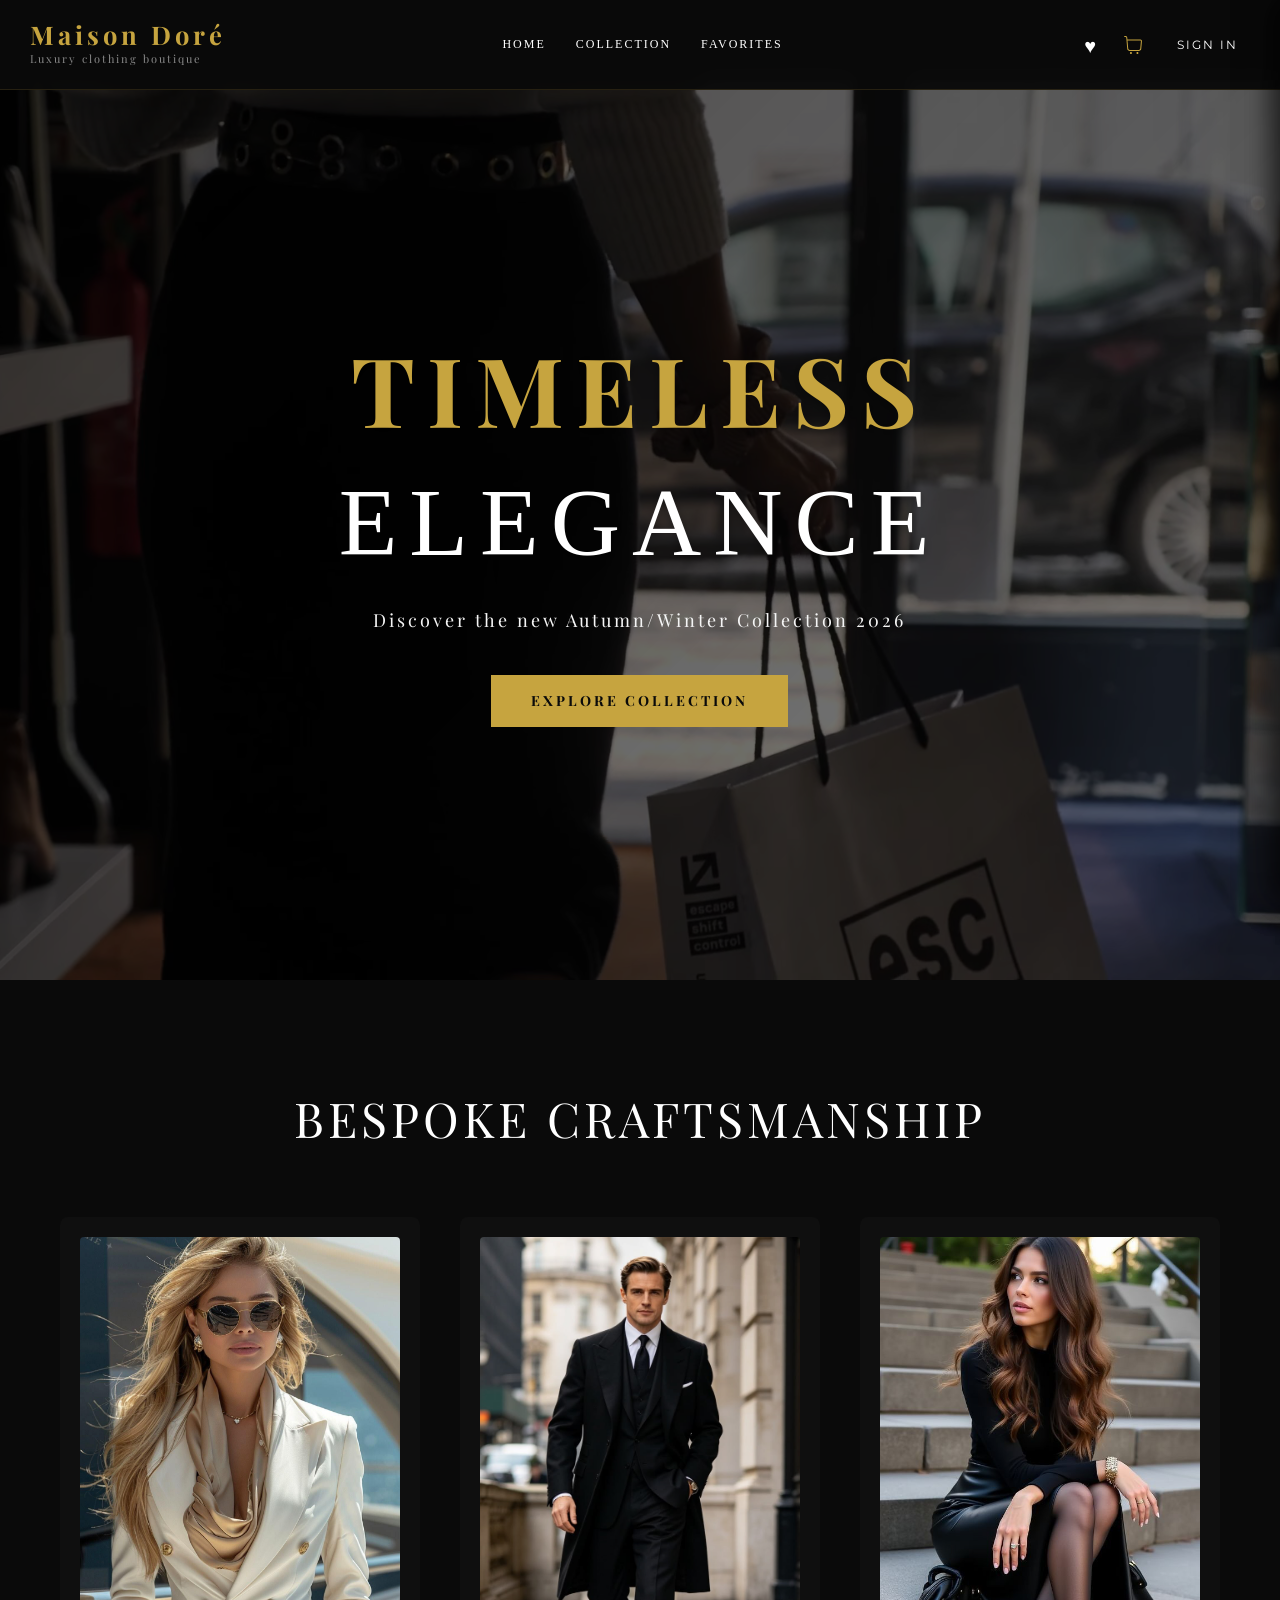
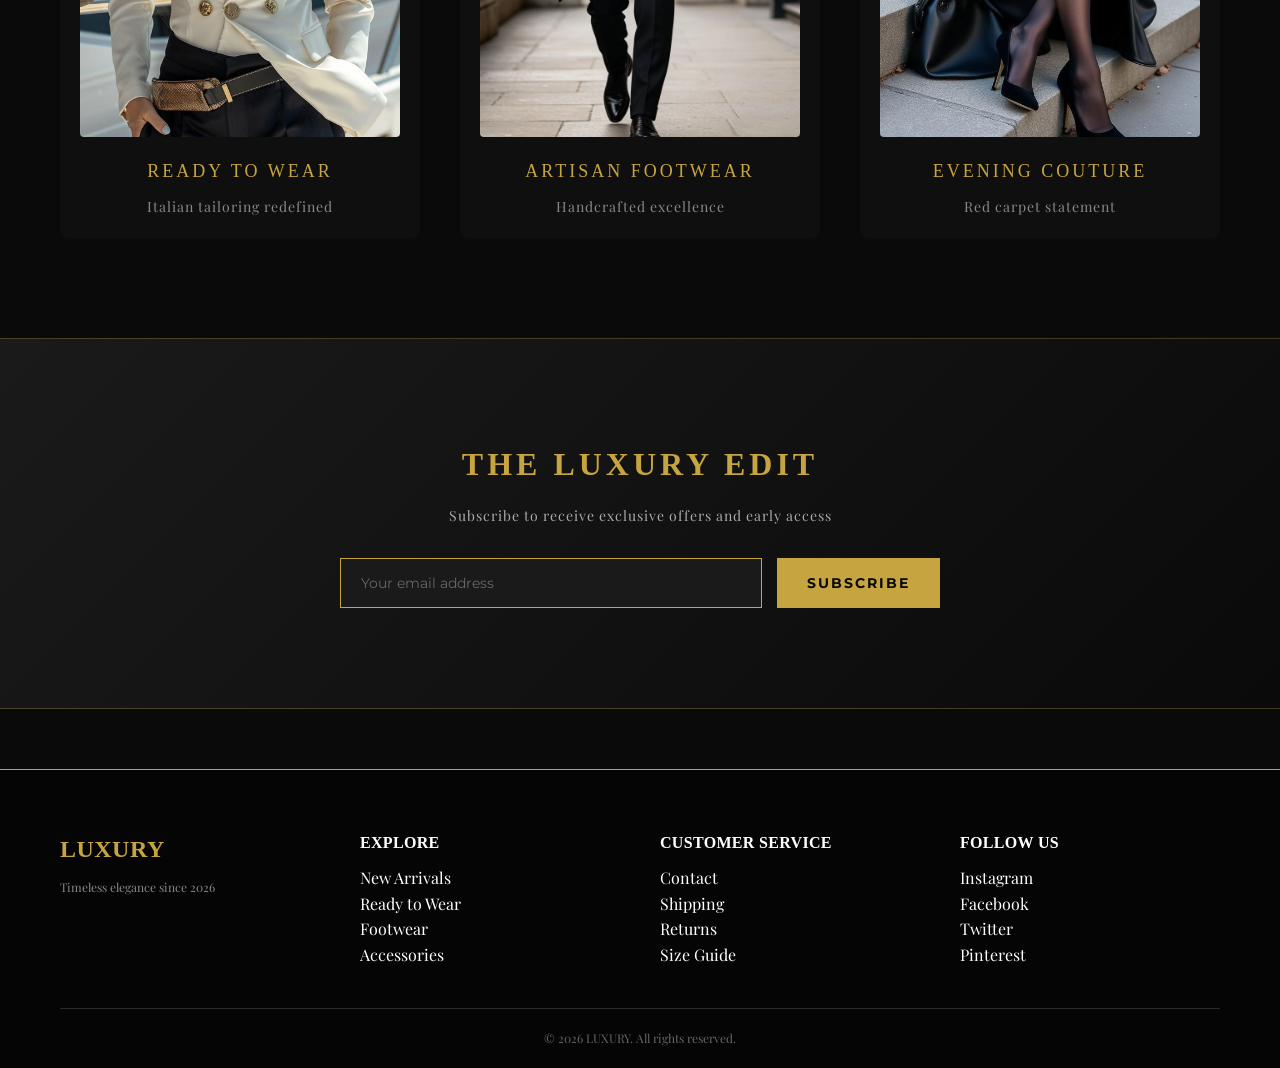
==== commit 6c243bf4: "Updates" ====
--- a/index.html
+++ b/index.html
@@ -97,9 +97,9 @@
         }
       }
     </script>
-    <script type="module" crossorigin src="./assets/index-CRGPpb4M.js"></script>
-    <link rel="modulepreload" crossorigin href="./assets/vendor-vYKS_erO.js">
-    <link rel="stylesheet" crossorigin href="./assets/index.BGZibXqq.css">
+    <script type="module" crossorigin src="./assets/index-BppCIwTs.js"></script>
+    <link rel="modulepreload" crossorigin href="./assets/vendor-DnKiH8gK.js">
+    <link rel="stylesheet" crossorigin href="./assets/index.BlTf-rZw.css">
   </head>
   <body>
     <div id="root"></div>
--- a/assets/index.BlTf-rZw.css
+++ b/assets/index.BlTf-rZw.css
@@ -0,0 +1 @@
+body{font-family:-apple-system,BlinkMacSystemFont,Segoe UI,Roboto,Oxygen,Ubuntu,Cantarell,Fira Sans,Droid Sans,Helvetica Neue,sans-serif;-webkit-font-smoothing:antialiased;-moz-osx-font-smoothing:grayscale;background:#0a0a0a;color:#fff}.app-container{display:flex;flex-direction:column;min-height:100vh;background:#0a0a0a}.main-content{flex:1;padding-top:80px}.loading-container{display:flex;flex-direction:column;align-items:center;justify-content:center;min-height:100vh;background:#0a0a0a}.spinner{width:50px;height:50px;border:3px solid rgba(198,164,63,.1);border-top:3px solid #c6a43f;border-radius:50%;animation:spin 1s linear infinite;margin-bottom:20px}.loading-text{color:#888;font-size:14px;letter-spacing:2px;text-transform:uppercase}@keyframes spin{0%{transform:rotate(0)}to{transform:rotate(360deg)}}@media (max-width: 768px){.main-content{padding-top:70px}}::-webkit-scrollbar{width:8px}::-webkit-scrollbar-track{background:#1a1a1a}::-webkit-scrollbar-thumb{background:#c6a43f;border-radius:4px}::-webkit-scrollbar-thumb:hover{background:#a8892e}@font-face{font-family:Playfair Display;src:url(PlayfairDisplay-Black.woff2) format("woff2"),url(PlayfairDisplay-Black.woff) format("woff");font-weight:900;font-style:normal;font-display:swap}@font-face{font-family:Playfair Display;src:url(PlayfairDisplay-BlackItalic.woff2) format("woff2"),url(PlayfairDisplay-BlackItalic.woff) format("woff");font-weight:900;font-style:italic;font-display:swap}@font-face{font-family:Playfair Display;src:url(PlayfairDisplay-Bold.woff2) format("woff2"),url(PlayfairDisplay-Bold.woff) format("woff");font-weight:700;font-style:normal;font-display:swap}@font-face{font-family:Playfair Display;src:url(PlayfairDisplay-BoldItalic.woff2) format("woff2"),url(PlayfairDisplay-BoldItalic.woff) format("woff");font-weight:700;font-style:italic;font-display:swap}@font-face{font-family:Playfair Display;src:url(PlayfairDisplay-ExtraBold.woff2) format("woff2"),url(PlayfairDisplay-ExtraBold.woff) format("woff");font-weight:700;font-style:normal;font-display:swap}@font-face{font-family:Playfair Display;src:url(PlayfairDisplay-ExtraBoldItalic.woff2) format("woff2"),url(PlayfairDisplay-ExtraBoldItalic.woff) format("woff");font-weight:700;font-style:italic;font-display:swap}@font-face{font-family:Playfair Display;src:url(PlayfairDisplay-Italic.woff2) format("woff2"),url(PlayfairDisplay-Italic.woff) format("woff");font-weight:400;font-style:italic;font-display:swap}@font-face{font-family:Playfair Display;src:url(PlayfairDisplay-Medium.woff2) format("woff2"),url(PlayfairDisplay-Medium.woff) format("woff");font-weight:500;font-style:normal;font-display:swap}@font-face{font-family:Playfair Display;src:url(PlayfairDisplay-MediumItalic.woff2) format("woff2"),url(PlayfairDisplay-MediumItalic.woff) format("woff");font-weight:500;font-style:italic;font-display:swap}@font-face{font-family:Playfair Display;src:url(PlayfairDisplay-Regular.woff2) format("woff2"),url(PlayfairDisplay-Regular.woff) format("woff");font-weight:400;font-style:normal;font-display:swap}@font-face{font-family:Playfair Display;src:url(PlayfairDisplay-SemiBold.woff2) format("woff2"),url(PlayfairDisplay-SemiBold.woff) format("woff");font-weight:600;font-style:normal;font-display:swap}@font-face{font-family:Playfair Display;src:url(PlayfairDisplay-SemiBoldItalic.woff2) format("woff2"),url(PlayfairDisplay-SemiBoldItalic.woff) format("woff");font-weight:600;font-style:italic;font-display:swap}@font-face{font-family:Montserrat;src:url(Montserrat-Black.woff2) format("woff2"),url(Montserrat-Black.woff) format("woff");font-weight:900;font-style:normal;font-display:swap}@font-face{font-family:Montserrat;src:url(Montserrat-BlackItalic.woff2) format("woff2"),url(Montserrat-BlackItalic.woff) format("woff");font-weight:900;font-style:italic;font-display:swap}@font-face{font-family:Montserrat;src:url(Montserrat-Bold.woff2) format("woff2"),url(Montserrat-Bold.woff) format("woff");font-weight:700;font-style:normal;font-display:swap}@font-face{font-family:Montserrat;src:url(Montserrat-BoldItalic.woff2) format("woff2"),url(Montserrat-BoldItalic.woff) format("woff");font-weight:700;font-style:italic;font-display:swap}@font-face{font-family:Montserrat;src:url(Montserrat-SemiBoldItalic.woff2) format("woff2"),url(Montserrat-SemiBoldItalic.woff) format("woff");font-weight:600;font-style:italic;font-display:swap}@font-face{font-family:Montserrat;src:url(Montserrat-ExtraBoldItalic.woff2) format("woff2"),url(Montserrat-ExtraBoldItalic.woff) format("woff");font-weight:700;font-style:italic;font-display:swap}@font-face{font-family:Montserrat;src:url(Montserrat-ExtraBold.woff2) format("woff2"),url(Montserrat-ExtraBold.woff) format("woff");font-weight:700;font-style:normal;font-display:swap}@font-face{font-family:Montserrat;src:url(Montserrat-ExtraLight.woff2) format("woff2"),url(Montserrat-ExtraLight.woff) format("woff");font-weight:200;font-style:normal;font-display:swap}@font-face{font-family:Montserrat;src:url(Montserrat-ExtraLightItalic.woff2) format("woff2"),url(Montserrat-ExtraLightItalic.woff) format("woff");font-weight:200;font-style:italic;font-display:swap}@font-face{font-family:Montserrat;src:url(Montserrat-Italic.woff2) format("woff2"),url(Montserrat-Italic.woff) format("woff");font-weight:400;font-style:italic;font-display:swap}@font-face{font-family:Montserrat;src:url(Montserrat-Light.woff2) format("woff2"),url(Montserrat-Light.woff) format("woff");font-weight:300;font-style:normal;font-display:swap}@font-face{font-family:Montserrat;src:url(Montserrat-LightItalic.woff2) format("woff2"),url(Montserrat-LightItalic.woff) format("woff");font-weight:300;font-style:italic;font-display:swap}@font-face{font-family:Montserrat;src:url(Montserrat-Medium.woff2) format("woff2"),url(Montserrat-Medium.woff) format("woff");font-weight:500;font-style:normal;font-display:swap}@font-face{font-family:Montserrat;src:url(Montserrat-MediumItalic.woff2) format("woff2"),url(Montserrat-MediumItalic.woff) format("woff");font-weight:500;font-style:italic;font-display:swap}@font-face{font-family:Montserrat;src:url(Montserrat-Regular.woff2) format("woff2"),url(Montserrat-Regular.woff) format("woff");font-weight:400;font-style:normal;font-display:swap}@font-face{font-family:Montserrat;src:url(Montserrat-SemiBold.woff2) format("woff2"),url(Montserrat-SemiBold.woff) format("woff");font-weight:600;font-style:normal;font-display:swap}@font-face{font-family:Montserrat;src:url(Montserrat-Thin.woff2) format("woff2"),url(Montserrat-Thin.woff) format("woff");font-weight:100;font-style:normal;font-display:swap}@font-face{font-family:Montserrat;src:url(Montserrat-ThinItalic.woff2) format("woff2"),url(Montserrat-ThinItalic.woff) format("woff");font-weight:100;font-style:italic;font-display:swap}*{margin:0;padding:0;box-sizing:border-box}:root{--gold: #c6a43f;--gold-light: #e0c77a;--black: #0a0a0a;--black-light: #1a1a1a;--gray: #2a2a2a;--gray-light: #3a3a3a;--white: #ffffff;--white-dark: #f5f5f5}html{scroll-behavior:smooth}body{font-family:Playfair Display,Times New Roman,serif;background-color:var(--black);color:var(--white);line-height:1.6;overflow-x:hidden}h1,h2,h3,h4,h5,h6{font-family:Playfair Display,serif;font-weight:600;letter-spacing:.02em}button,input,textarea,select{font-family:Montserrat,sans-serif}.container{max-width:1400px;margin:0 auto;padding:0 40px}@media (max-width: 768px){.container{padding:0 20px}}.btn-luxury{background:linear-gradient(135deg,var(--gold) 0%,var(--gold-light) 100%);color:var(--black);border:none;padding:12px 32px;font-size:14px;font-weight:600;text-transform:uppercase;letter-spacing:2px;cursor:pointer;transition:all .3s ease;border-radius:0;position:relative;overflow:hidden}.btn-luxury:hover{transform:translateY(-2px);box-shadow:0 10px 30px #c6a43f4d}.btn-luxury:active{transform:translateY(0)}.input-luxury{background:var(--black-light);border:1px solid var(--gray);color:var(--white);padding:12px 16px;font-size:14px;transition:all .3s ease;width:100%;outline:none}.input-luxury:focus{border-color:var(--gold);box-shadow:0 0 0 2px #c6a43f1a}@keyframes fadeInUp{0%{opacity:0;transform:translateY(30px)}to{opacity:1;transform:translateY(0)}}.fade-in-up{animation:fadeInUp .6s ease-out}::-webkit-scrollbar{width:10px}::-webkit-scrollbar-track{background:var(--black-light)}::-webkit-scrollbar-thumb{background:var(--gold);border-radius:5px}::-webkit-scrollbar-thumb:hover{background:var(--gold-light)}@keyframes fadeIn{0%{opacity:0;transform:translateY(20px)}to{opacity:1;transform:translateY(0)}}.product-card{animation:fadeIn .5s ease-out}@media (max-width: 768px){.container{padding:0 20px}.product-grid{grid-template-columns:1fr!important;gap:30px!important}.gallery{position:relative!important;top:0!important}.sizes{flex-wrap:wrap}}@font-face{font-family:Montserrat;font-style:normal;font-display:swap;font-weight:300;src:url(./montserrat-cyrillic-ext-300-normal.AjyHH-nA.woff2) format("woff2"),url(./montserrat-cyrillic-ext-300-normal.Ctr4ZZfs.woff) format("woff");unicode-range:U+0460-052F,U+1C80-1C8A,U+20B4,U+2DE0-2DFF,U+A640-A69F,U+FE2E-FE2F}@font-face{font-family:Montserrat;font-style:normal;font-display:swap;font-weight:300;src:url(./montserrat-cyrillic-300-normal.DyQnI4ta.woff2) format("woff2"),url(./montserrat-cyrillic-300-normal.BVP0yxL_.woff) format("woff");unicode-range:U+0301,U+0400-045F,U+0490-0491,U+04B0-04B1,U+2116}@font-face{font-family:Montserrat;font-style:normal;font-display:swap;font-weight:300;src:url(./montserrat-vietnamese-300-normal.BIrGnxdC.woff2) format("woff2"),url(./montserrat-vietnamese-300-normal.F69v1y7v.woff) format("woff");unicode-range:U+0102-0103,U+0110-0111,U+0128-0129,U+0168-0169,U+01A0-01A1,U+01AF-01B0,U+0300-0301,U+0303-0304,U+0308-0309,U+0323,U+0329,U+1EA0-1EF9,U+20AB}@font-face{font-family:Montserrat;font-style:normal;font-display:swap;font-weight:300;src:url(./montserrat-latin-ext-300-normal.DiDe5dVi.woff2) format("woff2"),url(./montserrat-latin-ext-300-normal.BCbSOsYO.woff) format("woff");unicode-range:U+0100-02BA,U+02BD-02C5,U+02C7-02CC,U+02CE-02D7,U+02DD-02FF,U+0304,U+0308,U+0329,U+1D00-1DBF,U+1E00-1E9F,U+1EF2-1EFF,U+2020,U+20A0-20AB,U+20AD-20C0,U+2113,U+2C60-2C7F,U+A720-A7FF}@font-face{font-family:Montserrat;font-style:normal;font-display:swap;font-weight:300;src:url(./montserrat-latin-300-normal.BgP24wlQ.woff2) format("woff2"),url(./montserrat-latin-300-normal.sTRdVzlf.woff) format("woff");unicode-range:U+0000-00FF,U+0131,U+0152-0153,U+02BB-02BC,U+02C6,U+02DA,U+02DC,U+0304,U+0308,U+0329,U+2000-206F,U+20AC,U+2122,U+2191,U+2193,U+2212,U+2215,U+FEFF,U+FFFD}@font-face{font-family:Montserrat;font-style:normal;font-display:swap;font-weight:400;src:url(./montserrat-cyrillic-ext-400-normal.Xqov12YL.woff2) format("woff2"),url(./montserrat-cyrillic-ext-400-normal.DRPPeomZ.woff) format("woff");unicode-range:U+0460-052F,U+1C80-1C8A,U+20B4,U+2DE0-2DFF,U+A640-A69F,U+FE2E-FE2F}@font-face{font-family:Montserrat;font-style:normal;font-display:swap;font-weight:400;src:url(./montserrat-cyrillic-400-normal.BPq32Q8K.woff2) format("woff2"),url(./montserrat-cyrillic-400-normal.jEs4Tk-Z.woff) format("woff");unicode-range:U+0301,U+0400-045F,U+0490-0491,U+04B0-04B1,U+2116}@font-face{font-family:Montserrat;font-style:normal;font-display:swap;font-weight:400;src:url(./montserrat-vietnamese-400-normal.D4oHqQTd.woff2) format("woff2"),url(./montserrat-vietnamese-400-normal.BeEscFYY.woff) format("woff");unicode-range:U+0102-0103,U+0110-0111,U+0128-0129,U+0168-0169,U+01A0-01A1,U+01AF-01B0,U+0300-0301,U+0303-0304,U+0308-0309,U+0323,U+0329,U+1EA0-1EF9,U+20AB}@font-face{font-family:Montserrat;font-style:normal;font-display:swap;font-weight:400;src:url(./montserrat-latin-ext-400-normal.B8bwfy6Y.woff2) format("woff2"),url(./montserrat-latin-ext-400-normal.BffdBkAA.woff) format("woff");unicode-range:U+0100-02BA,U+02BD-02C5,U+02C7-02CC,U+02CE-02D7,U+02DD-02FF,U+0304,U+0308,U+0329,U+1D00-1DBF,U+1E00-1E9F,U+1EF2-1EFF,U+2020,U+20A0-20AB,U+20AD-20C0,U+2113,U+2C60-2C7F,U+A720-A7FF}@font-face{font-family:Montserrat;font-style:normal;font-display:swap;font-weight:400;src:url(./montserrat-latin-400-normal.BLhwKU8k.woff2) format("woff2"),url(./montserrat-latin-400-normal.xItZbAXg.woff) format("woff");unicode-range:U+0000-00FF,U+0131,U+0152-0153,U+02BB-02BC,U+02C6,U+02DA,U+02DC,U+0304,U+0308,U+0329,U+2000-206F,U+20AC,U+2122,U+2191,U+2193,U+2212,U+2215,U+FEFF,U+FFFD}@font-face{font-family:Montserrat;font-style:normal;font-display:swap;font-weight:500;src:url(./montserrat-cyrillic-ext-500-normal.11xBT7e1.woff2) format("woff2"),url(./montserrat-cyrillic-ext-500-normal.DOzfAZ45.woff) format("woff");unicode-range:U+0460-052F,U+1C80-1C8A,U+20B4,U+2DE0-2DFF,U+A640-A69F,U+FE2E-FE2F}@font-face{font-family:Montserrat;font-style:normal;font-display:swap;font-weight:500;src:url(./montserrat-cyrillic-500-normal.T0SG181k.woff2) format("woff2"),url(./montserrat-cyrillic-500-normal.CyGtXmN9.woff) format("woff");unicode-range:U+0301,U+0400-045F,U+0490-0491,U+04B0-04B1,U+2116}@font-face{font-family:Montserrat;font-style:normal;font-display:swap;font-weight:500;src:url(./montserrat-vietnamese-500-normal.NT-t8RG1.woff2) format("woff2"),url(./montserrat-vietnamese-500-normal.DpeZlV_K.woff) format("woff");unicode-range:U+0102-0103,U+0110-0111,U+0128-0129,U+0168-0169,U+01A0-01A1,U+01AF-01B0,U+0300-0301,U+0303-0304,U+0308-0309,U+0323,U+0329,U+1EA0-1EF9,U+20AB}@font-face{font-family:Montserrat;font-style:normal;font-display:swap;font-weight:500;src:url(./montserrat-latin-ext-500-normal.BKtbrd6n.woff2) format("woff2"),url(./montserrat-latin-ext-500-normal.DWPqqZgs.woff) format("woff");unicode-range:U+0100-02BA,U+02BD-02C5,U+02C7-02CC,U+02CE-02D7,U+02DD-02FF,U+0304,U+0308,U+0329,U+1D00-1DBF,U+1E00-1E9F,U+1EF2-1EFF,U+2020,U+20A0-20AB,U+20AD-20C0,U+2113,U+2C60-2C7F,U+A720-A7FF}@font-face{font-family:Montserrat;font-style:normal;font-display:swap;font-weight:500;src:url(./montserrat-latin-500-normal.DRFEGfly.woff2) format("woff2"),url(./montserrat-latin-500-normal.Dok2oTci.woff) format("woff");unicode-range:U+0000-00FF,U+0131,U+0152-0153,U+02BB-02BC,U+02C6,U+02DA,U+02DC,U+0304,U+0308,U+0329,U+2000-206F,U+20AC,U+2122,U+2191,U+2193,U+2212,U+2215,U+FEFF,U+FFFD}@font-face{font-family:Montserrat;font-style:normal;font-display:swap;font-weight:600;src:url(./montserrat-cyrillic-ext-600-normal.BtBW-rpm.woff2) format("woff2"),url(./montserrat-cyrillic-ext-600-normal.wReYPmz2.woff) format("woff");unicode-range:U+0460-052F,U+1C80-1C8A,U+20B4,U+2DE0-2DFF,U+A640-A69F,U+FE2E-FE2F}@font-face{font-family:Montserrat;font-style:normal;font-display:swap;font-weight:600;src:url(./montserrat-cyrillic-600-normal.CQEPC0hM.woff2) format("woff2"),url(./montserrat-cyrillic-600-normal.DUglwBrH.woff) format("woff");unicode-range:U+0301,U+0400-045F,U+0490-0491,U+04B0-04B1,U+2116}@font-face{font-family:Montserrat;font-style:normal;font-display:swap;font-weight:600;src:url(./montserrat-vietnamese-600-normal.DKe6qT_E.woff2) format("woff2"),url(./montserrat-vietnamese-600-normal.SJ-HTWuM.woff) format("woff");unicode-range:U+0102-0103,U+0110-0111,U+0128-0129,U+0168-0169,U+01A0-01A1,U+01AF-01B0,U+0300-0301,U+0303-0304,U+0308-0309,U+0323,U+0329,U+1EA0-1EF9,U+20AB}@font-face{font-family:Montserrat;font-style:normal;font-display:swap;font-weight:600;src:url(./montserrat-latin-ext-600-normal.DSkTqI9L.woff2) format("woff2"),url(./montserrat-latin-ext-600-normal.CSDhkhgS.woff) format("woff");unicode-range:U+0100-02BA,U+02BD-02C5,U+02C7-02CC,U+02CE-02D7,U+02DD-02FF,U+0304,U+0308,U+0329,U+1D00-1DBF,U+1E00-1E9F,U+1EF2-1EFF,U+2020,U+20A0-20AB,U+20AD-20C0,U+2113,U+2C60-2C7F,U+A720-A7FF}@font-face{font-family:Montserrat;font-style:normal;font-display:swap;font-weight:600;src:url(./montserrat-latin-600-normal.UVxSCcoG.woff2) format("woff2"),url(./montserrat-latin-600-normal.CdhFl4lI.woff) format("woff");unicode-range:U+0000-00FF,U+0131,U+0152-0153,U+02BB-02BC,U+02C6,U+02DA,U+02DC,U+0304,U+0308,U+0329,U+2000-206F,U+20AC,U+2122,U+2191,U+2193,U+2212,U+2215,U+FEFF,U+FFFD}@font-face{font-family:Montserrat;font-style:normal;font-display:swap;font-weight:700;src:url(./montserrat-cyrillic-ext-700-normal.MyDreaeu.woff2) format("woff2"),url(./montserrat-cyrillic-ext-700-normal.D-Mk2xRJ.woff) format("woff");unicode-range:U+0460-052F,U+1C80-1C8A,U+20B4,U+2DE0-2DFF,U+A640-A69F,U+FE2E-FE2F}@font-face{font-family:Montserrat;font-style:normal;font-display:swap;font-weight:700;src:url(./montserrat-cyrillic-700-normal.D-Pqjtdp.woff2) format("woff2"),url(./montserrat-cyrillic-700-normal.BvLYcGP1.woff) format("woff");unicode-range:U+0301,U+0400-045F,U+0490-0491,U+04B0-04B1,U+2116}@font-face{font-family:Montserrat;font-style:normal;font-display:swap;font-weight:700;src:url(./montserrat-vietnamese-700-normal.C0x1De3p.woff2) format("woff2"),url(./montserrat-vietnamese-700-normal.DnwGT2D9.woff) format("woff");unicode-range:U+0102-0103,U+0110-0111,U+0128-0129,U+0168-0169,U+01A0-01A1,U+01AF-01B0,U+0300-0301,U+0303-0304,U+0308-0309,U+0323,U+0329,U+1EA0-1EF9,U+20AB}@font-face{font-family:Montserrat;font-style:normal;font-display:swap;font-weight:700;src:url(./montserrat-latin-ext-700-normal.BOP2Nhf0.woff2) format("woff2"),url(./montserrat-latin-ext-700-normal.DdDFr05Z.woff) format("woff");unicode-range:U+0100-02BA,U+02BD-02C5,U+02C7-02CC,U+02CE-02D7,U+02DD-02FF,U+0304,U+0308,U+0329,U+1D00-1DBF,U+1E00-1E9F,U+1EF2-1EFF,U+2020,U+20A0-20AB,U+20AD-20C0,U+2113,U+2C60-2C7F,U+A720-A7FF}@font-face{font-family:Montserrat;font-style:normal;font-display:swap;font-weight:700;src:url(./montserrat-latin-700-normal.BdjcYUrC.woff2) format("woff2"),url(./montserrat-latin-700-normal.BWkrl476.woff) format("woff");unicode-range:U+0000-00FF,U+0131,U+0152-0153,U+02BB-02BC,U+02C6,U+02DA,U+02DC,U+0304,U+0308,U+0329,U+2000-206F,U+20AC,U+2122,U+2191,U+2193,U+2212,U+2215,U+FEFF,U+FFFD}@font-face{font-family:Playfair Display;font-style:normal;font-display:swap;font-weight:400;src:url(./playfair-display-cyrillic-400-normal.CjW2EstV.woff2) format("woff2"),url(./playfair-display-cyrillic-400-normal.ZiRag6zj.woff) format("woff");unicode-range:U+0301,U+0400-045F,U+0490-0491,U+04B0-04B1,U+2116}@font-face{font-family:Playfair Display;font-style:normal;font-display:swap;font-weight:400;src:url(./playfair-display-vietnamese-400-normal.BV2APVTb.woff2) format("woff2"),url(./playfair-display-vietnamese-400-normal.BbvUAu4N.woff) format("woff");unicode-range:U+0102-0103,U+0110-0111,U+0128-0129,U+0168-0169,U+01A0-01A1,U+01AF-01B0,U+0300-0301,U+0303-0304,U+0308-0309,U+0323,U+0329,U+1EA0-1EF9,U+20AB}@font-face{font-family:Playfair Display;font-style:normal;font-display:swap;font-weight:400;src:url(./playfair-display-latin-ext-400-normal.BxlSGspa.woff2) format("woff2"),url(./playfair-display-latin-ext-400-normal.qdZwdvNS.woff) format("woff");unicode-range:U+0100-02BA,U+02BD-02C5,U+02C7-02CC,U+02CE-02D7,U+02DD-02FF,U+0304,U+0308,U+0329,U+1D00-1DBF,U+1E00-1E9F,U+1EF2-1EFF,U+2020,U+20A0-20AB,U+20AD-20C0,U+2113,U+2C60-2C7F,U+A720-A7FF}@font-face{font-family:Playfair Display;font-style:normal;font-display:swap;font-weight:400;src:url(./playfair-display-latin-400-normal.CFtfchNt.woff2) format("woff2"),url(./playfair-display-latin-400-normal.DHYHbkg3.woff) format("woff");unicode-range:U+0000-00FF,U+0131,U+0152-0153,U+02BB-02BC,U+02C6,U+02DA,U+02DC,U+0304,U+0308,U+0329,U+2000-206F,U+20AC,U+2122,U+2191,U+2193,U+2212,U+2215,U+FEFF,U+FFFD}@font-face{font-family:Playfair Display;font-style:normal;font-display:swap;font-weight:700;src:url(./playfair-display-cyrillic-700-normal.Dw3uKy19.woff2) format("woff2"),url(./playfair-display-cyrillic-700-normal.Dk1mTcxf.woff) format("woff");unicode-range:U+0301,U+0400-045F,U+0490-0491,U+04B0-04B1,U+2116}@font-face{font-family:Playfair Display;font-style:normal;font-display:swap;font-weight:700;src:url(./playfair-display-vietnamese-700-normal.CaKJSIny.woff2) format("woff2"),url(./playfair-display-vietnamese-700-normal.Cr1rw0mr.woff) format("woff");unicode-range:U+0102-0103,U+0110-0111,U+0128-0129,U+0168-0169,U+01A0-01A1,U+01AF-01B0,U+0300-0301,U+0303-0304,U+0308-0309,U+0323,U+0329,U+1EA0-1EF9,U+20AB}@font-face{font-family:Playfair Display;font-style:normal;font-display:swap;font-weight:700;src:url(./playfair-display-latin-ext-700-normal.C58ejOkc.woff2) format("woff2"),url(./playfair-display-latin-ext-700-normal.D5HUU8GT.woff) format("woff");unicode-range:U+0100-02BA,U+02BD-02C5,U+02C7-02CC,U+02CE-02D7,U+02DD-02FF,U+0304,U+0308,U+0329,U+1D00-1DBF,U+1E00-1E9F,U+1EF2-1EFF,U+2020,U+20A0-20AB,U+20AD-20C0,U+2113,U+2C60-2C7F,U+A720-A7FF}@font-face{font-family:Playfair Display;font-style:normal;font-display:swap;font-weight:700;src:url(./playfair-display-latin-700-normal.CuDiGg7c.woff2) format("woff2"),url(./playfair-display-latin-700-normal.Bc_1Q1cG.woff) format("woff");unicode-range:U+0000-00FF,U+0131,U+0152-0153,U+02BB-02BC,U+02C6,U+02DA,U+02DC,U+0304,U+0308,U+0329,U+2000-206F,U+20AC,U+2122,U+2191,U+2193,U+2212,U+2215,U+FEFF,U+FFFD}
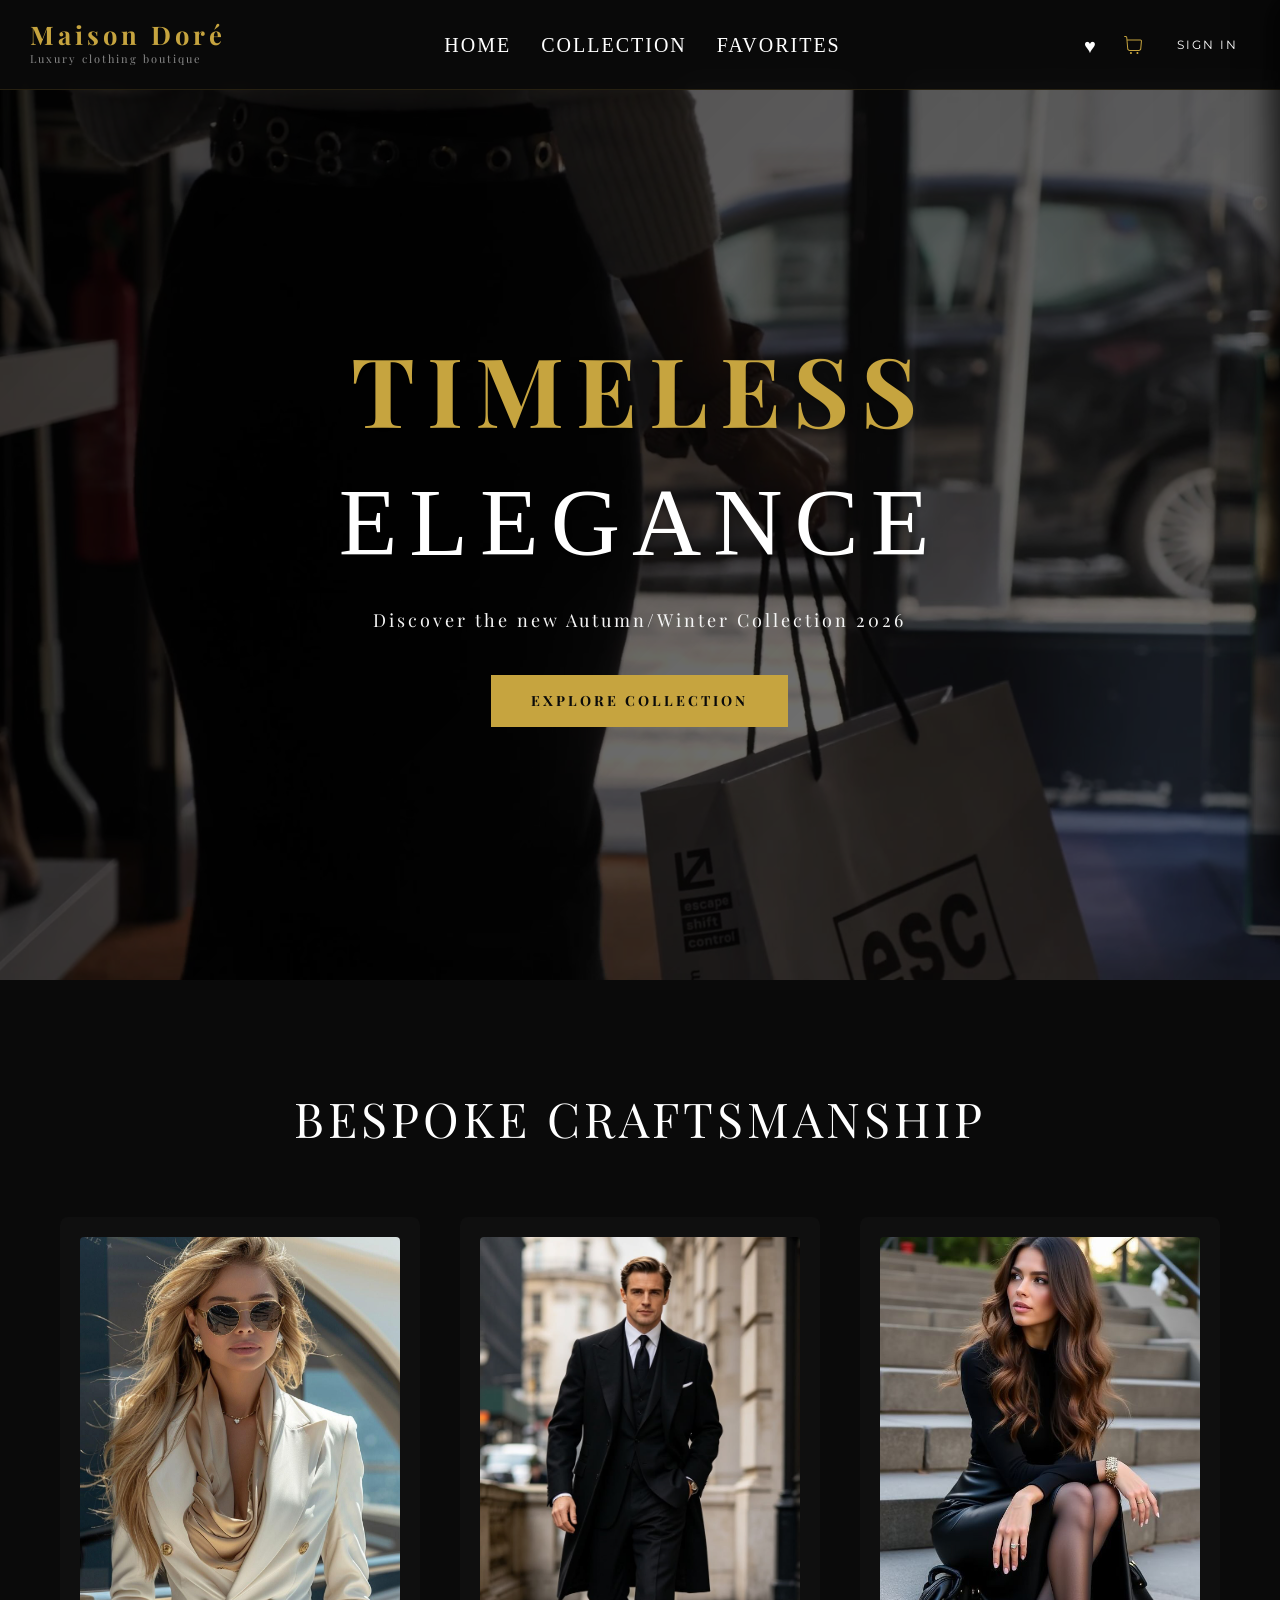
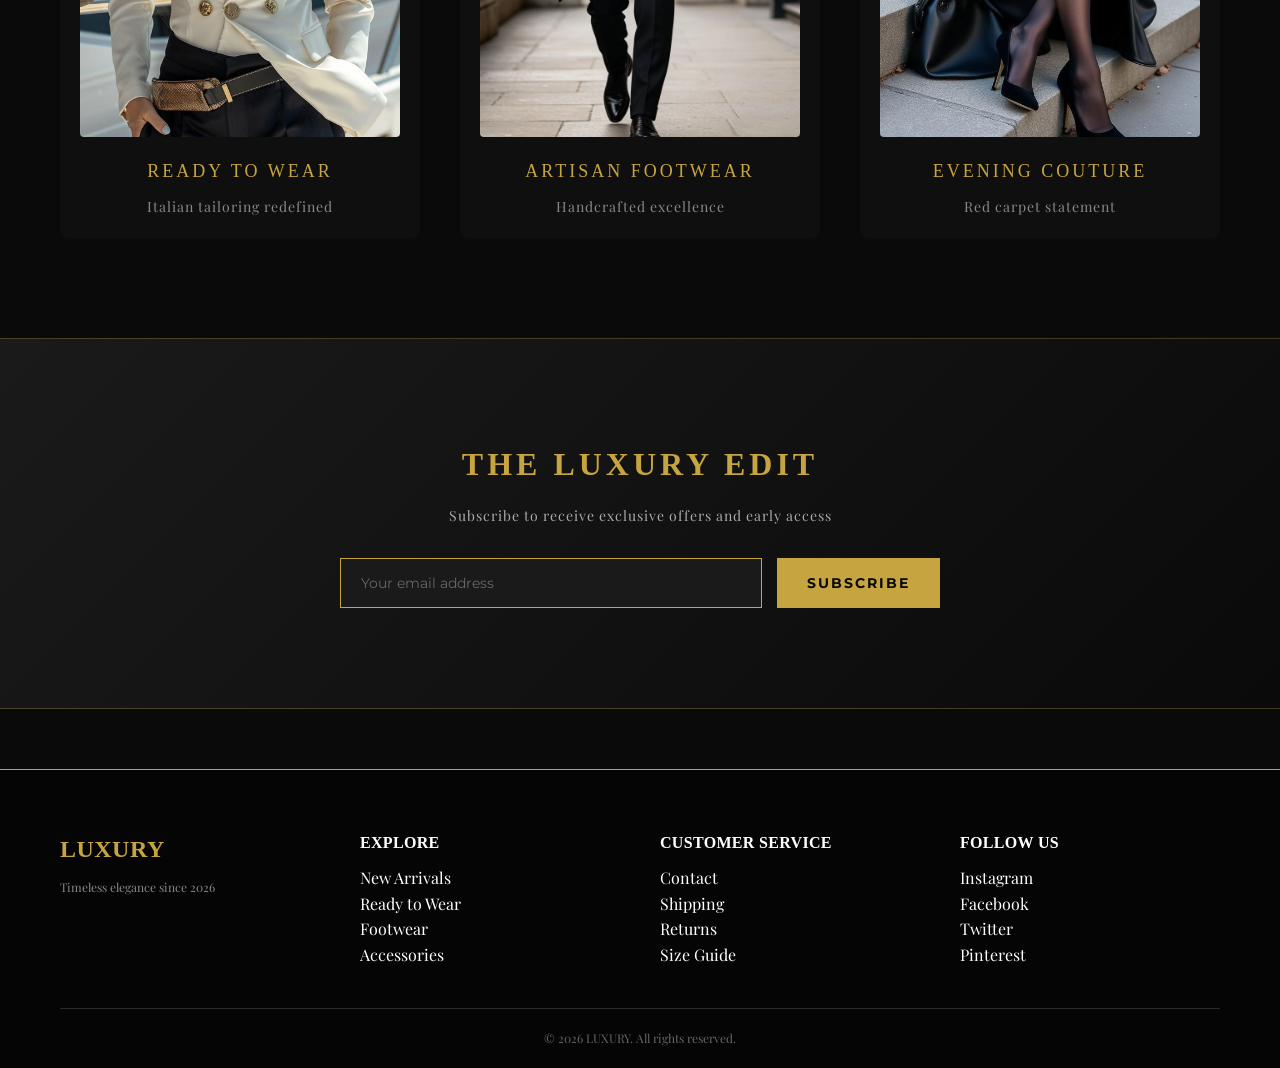
==== commit cac1b4b2: "Updates" ====
--- a/index.html
+++ b/index.html
@@ -97,7 +97,7 @@
         }
       }
     </script>
-    <script type="module" crossorigin src="./assets/index-BppCIwTs.js"></script>
+    <script type="module" crossorigin src="./assets/index-Dx_2USE2.js"></script>
     <link rel="modulepreload" crossorigin href="./assets/vendor-DnKiH8gK.js">
     <link rel="stylesheet" crossorigin href="./assets/index.BlTf-rZw.css">
   </head>
